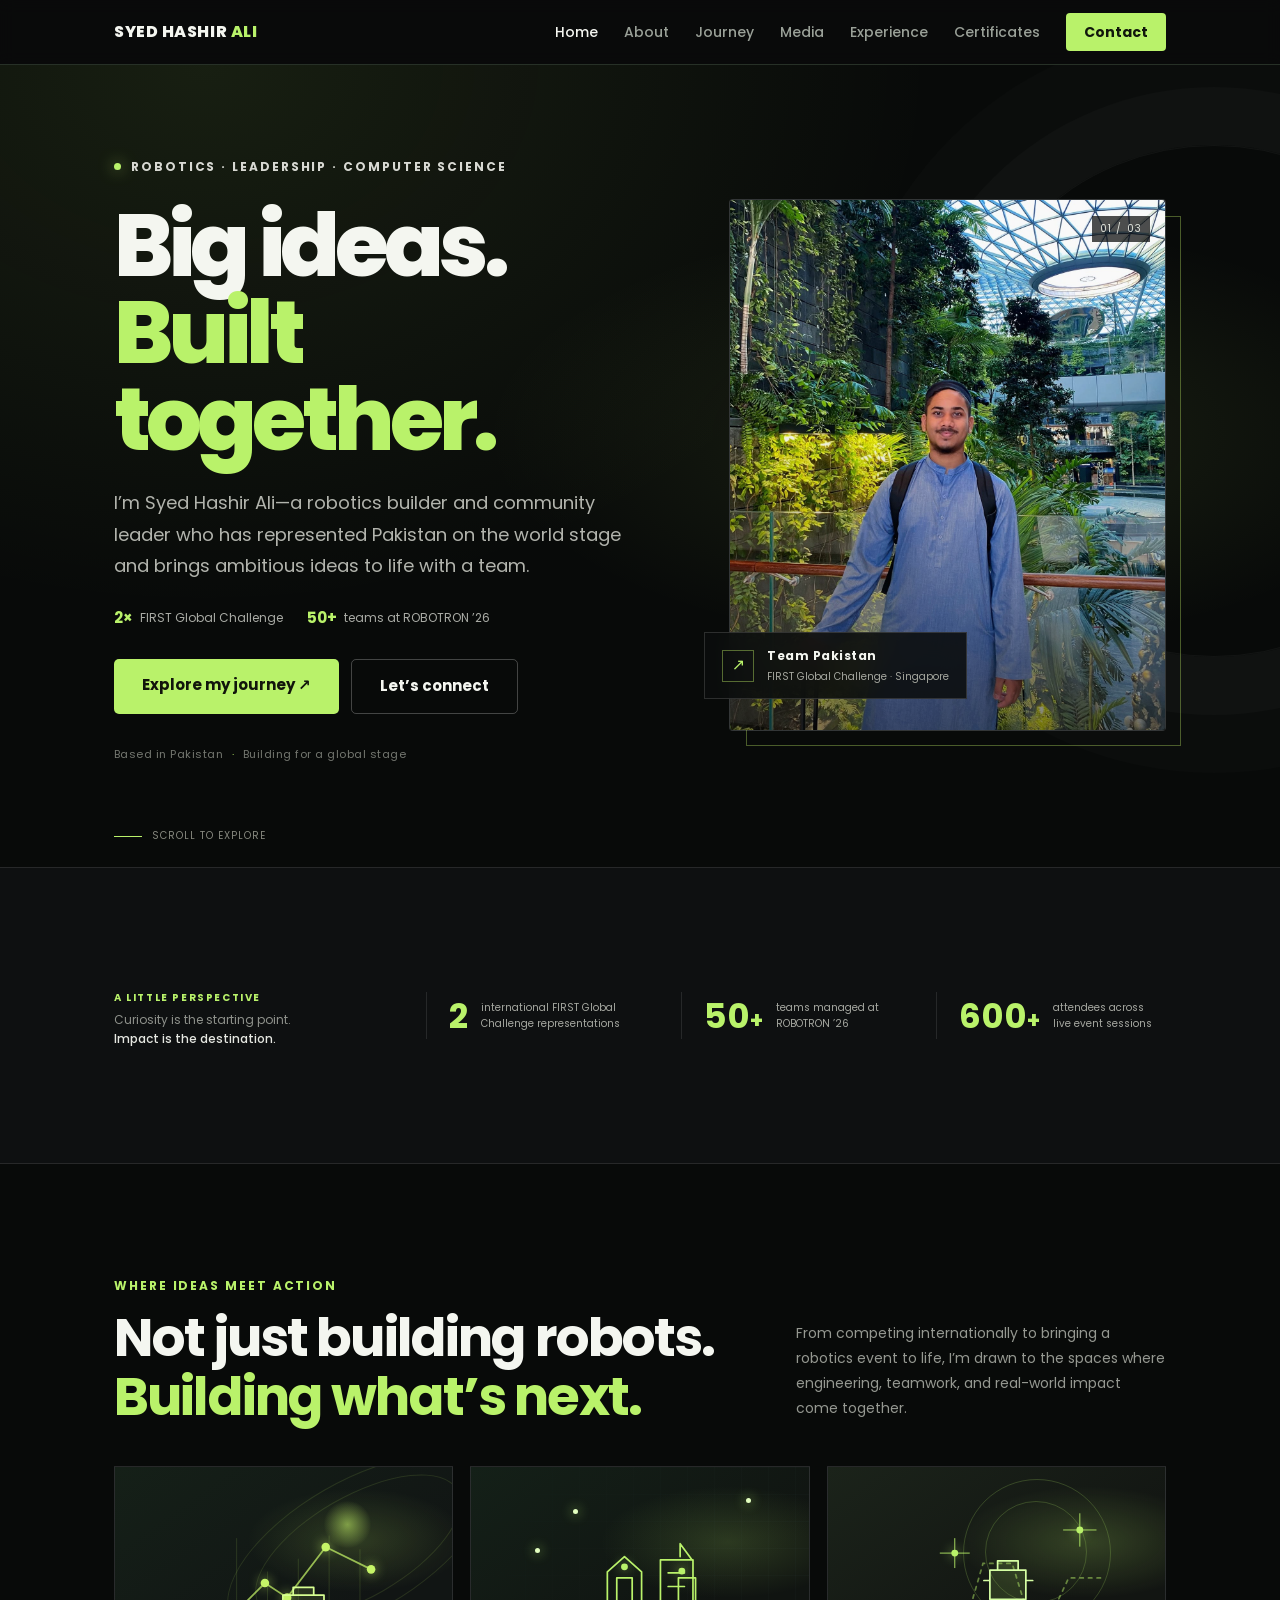
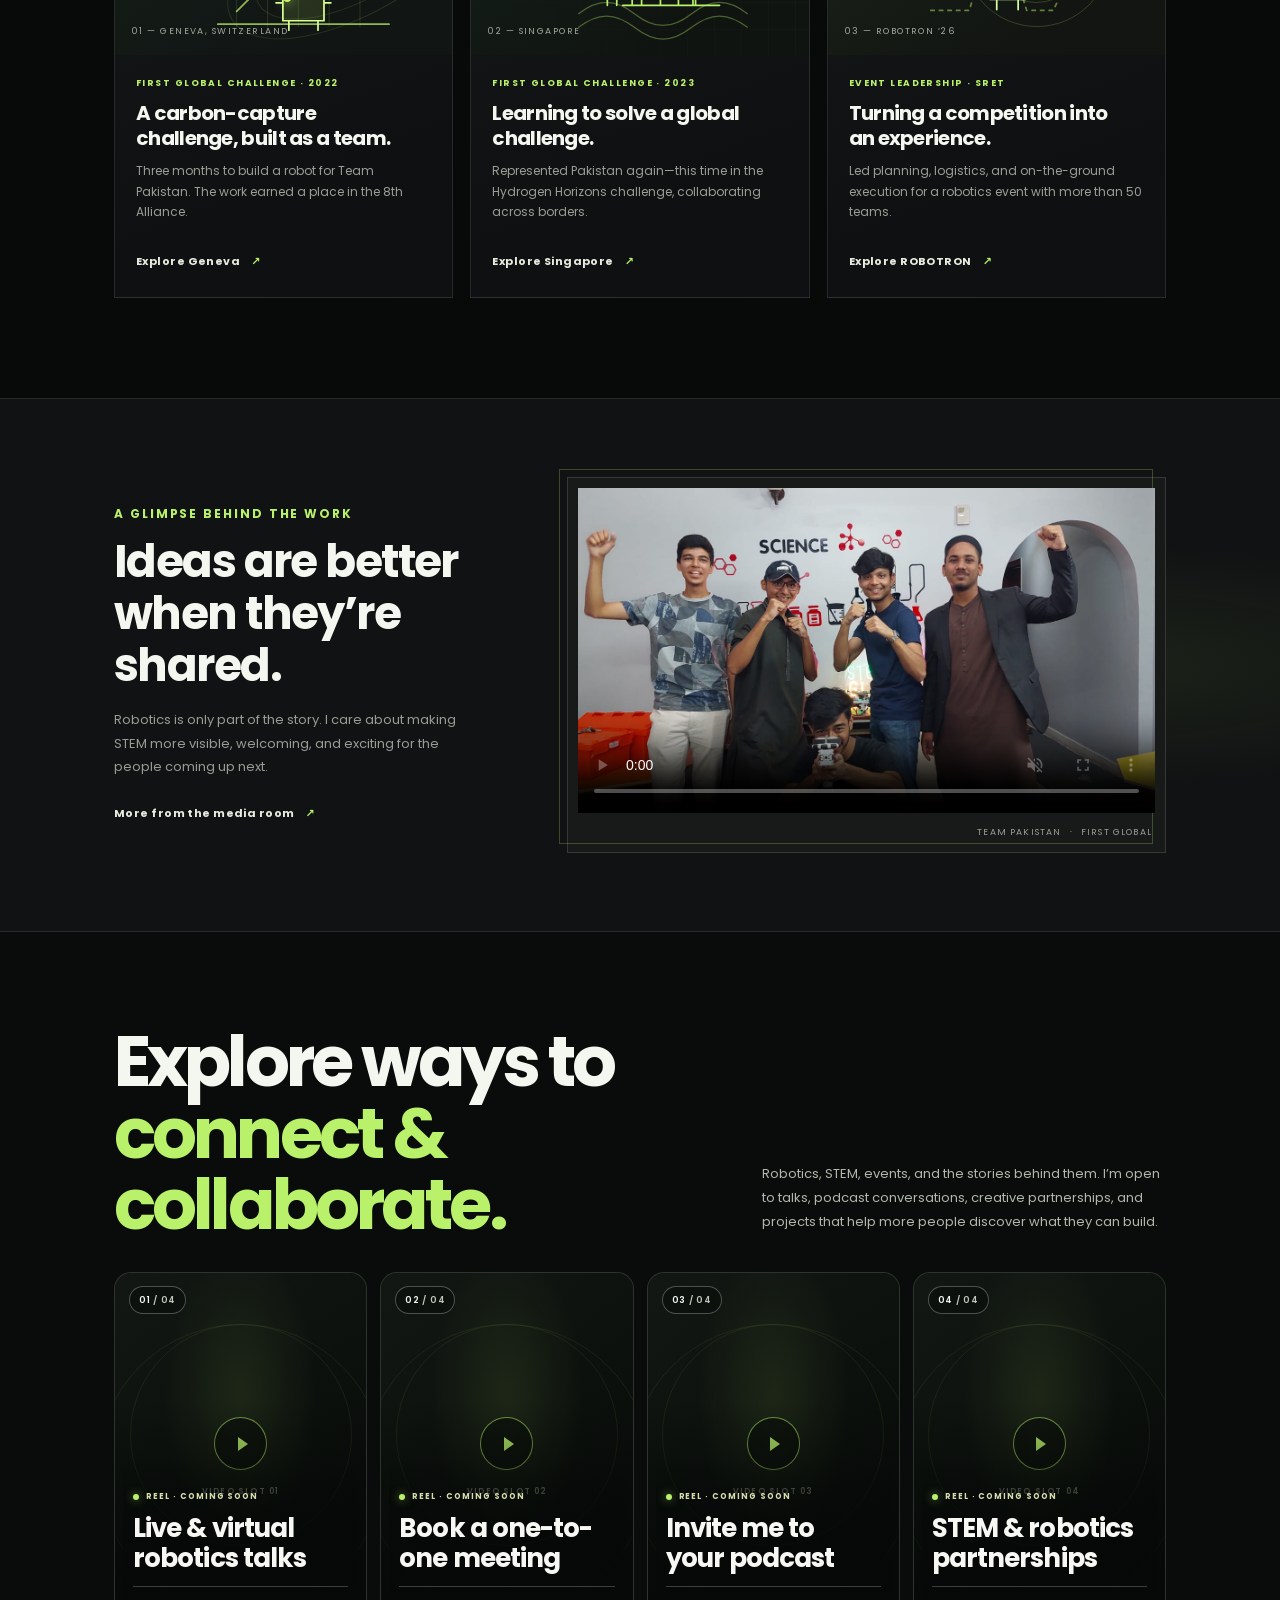
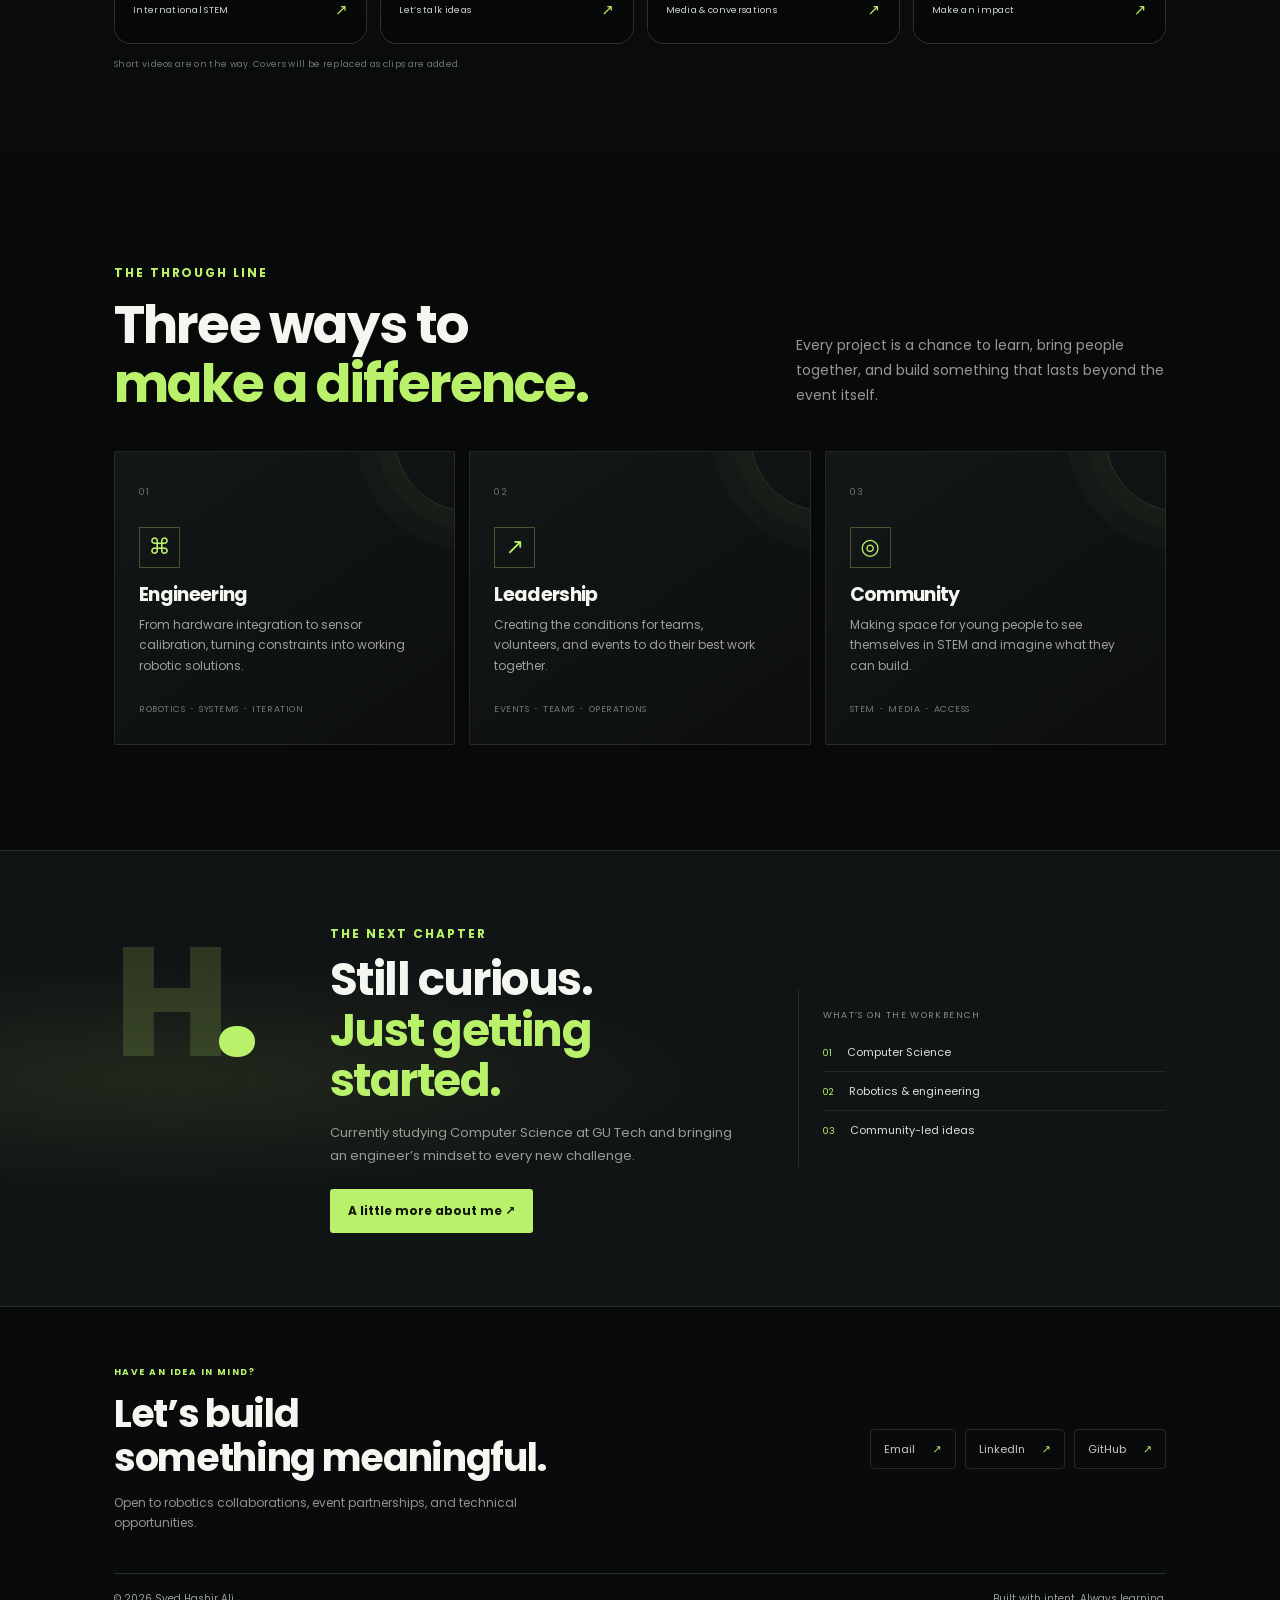
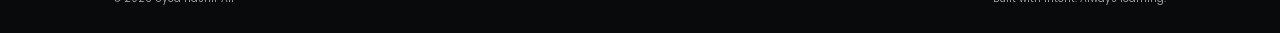
==== public/index.html @ 3af96822 "Fix asset paths and structure for Vercel" ====
<!DOCTYPE html>
<html lang="en">
<head>
<meta charset="UTF-8">
<meta name="viewport" content="width=device-width, initial-scale=1">
<title>Syed Hashir Ali — Robotics, Leadership & Computer Science</title>
<meta name="description" content="Meet Syed Hashir Ali: a Team Pakistan FIRST Global Challenge representative, robotics event leader, and computer science student at GU Tech.">
<meta name="theme-color" content="#0A0A0C">
<link rel="preconnect" href="https://fonts.googleapis.com">
<link rel="preconnect" href="https://fonts.gstatic.com" crossorigin>
<link href="https://fonts.googleapis.com/css2?family=Poppins:wght@400;500;600;700;800&display=swap" rel="stylesheet">
<link rel="stylesheet" href="style.css">
</head>
<body class="home-page">

<nav>
  <div class="wrap">
    <a class="logo" href="index.html">SYED HASHIR <span>ALI</span></a>
    <button class="nav-toggle" aria-label="Open navigation" aria-expanded="false">☰</button>
    <ul class="nav-links">
      <li><a href="index.html" class="active" aria-current="page">Home</a></li>
      <li><a href="about.html">About</a></li>
      <li><a href="journey.html">Journey</a></li>
      <li><a href="media.html">Media</a></li>
      <li><a href="experience.html">Experience</a></li>
      <li><a href="certifications.html">Certificates</a></li>
      <li><a href="contact.html" class="cta">Contact</a></li>
    </ul>
  </div>
</nav>

<main>
  <section class="home-hero">
    <div class="wrap home-hero__grid">
      <div class="home-hero__copy">
        <div class="eyebrow"><span class="status-dot"></span> Robotics · Leadership · Computer Science</div>
        <h1>Big ideas.<br><span>Built together.</span></h1>
        <p class="home-hero__intro">I’m Syed Hashir Ali—a robotics builder and community leader who has represented Pakistan on the world stage and brings ambitious ideas to life with a team.</p>
        <div class="home-hero__facts">
          <span><b>2×</b> FIRST Global Challenge</span>
          <span><b>50+</b> teams at ROBOTRON ’26</span>
        </div>
        <div class="btn-row">
          <a class="btn btn-primary" href="journey.html">Explore my journey <span aria-hidden="true">↗</span></a>
          <a class="btn btn-outline" href="contact.html">Let’s connect</a>
        </div>
        <div class="home-hero__location">Based in Pakistan <span aria-hidden="true">·</span> Building for a global stage</div>
      </div>
      <figure class="home-hero__portrait">
        <img src="assets/images/hashir-singapore.jpg" alt="Syed Hashir Ali in Singapore" fetchpriority="high">
        <figcaption class="portrait-note">
          <span class="portrait-note__mark" aria-hidden="true">↗</span>
          <span><strong>Team Pakistan</strong><small>FIRST Global Challenge · Singapore</small></span>
        </figcaption>
        <span class="portrait-index" aria-hidden="true">01 / 03</span>
      </figure>
    </div>
    <div class="hero-scroll" aria-hidden="true"><span></span> Scroll to explore</div>
  </section>

  <section class="home-proof" aria-label="Highlights">
    <div class="wrap home-proof__grid">
      <div class="home-proof__intro">
        <span class="eyebrow">A little perspective</span>
        <p>Curiosity is the starting point.<br><strong>Impact is the destination.</strong></p>
      </div>
      <div class="home-proof__stat"><b>2</b><span>international FIRST Global<br>Challenge representations</span></div>
      <div class="home-proof__stat"><b>50<span>+</span></b><span>teams managed at<br>ROBOTRON ’26</span></div>
      <div class="home-proof__stat"><b>600<span>+</span></b><span>attendees across<br>live event sessions</span></div>
    </div>
  </section>

  <section class="home-story">
    <div class="wrap">
      <div class="section-head home-section-head reveal">
        <div>
          <div class="eyebrow">Where ideas meet action</div>
          <h2>Not just building robots.<br><span>Building what’s next.</span></h2>
        </div>
        <p>From competing internationally to bringing a robotics event to life, I’m drawn to the spaces where engineering, teamwork, and real-world impact come together.</p>
      </div>

      <div class="home-story-grid">
        <a class="story-card story-card--geneva reveal" href="geneva.html">
          <div class="story-card__art art-geneva" aria-hidden="true">
            <span class="art-orbit art-orbit--one"></span>
            <span class="art-orbit art-orbit--two"></span>
            <span class="art-sun"></span>
            <svg viewBox="0 0 240 180" role="presentation">
              <path class="art-line" d="M20 145h200M42 130l33-33 26 17 45-59 53 26" />
              <path class="art-line art-line--thin" d="M42 148V45m36 103V84m36 64V69m36 79V42m36 106V58" />
              <circle class="art-node" cx="75" cy="97" r="5"/><circle class="art-node" cx="101" cy="114" r="5"/><circle class="art-node" cx="146" cy="55" r="5"/><circle class="art-node" cx="199" cy="81" r="5"/>
              <path class="art-robot" d="M96 111h48v30H96zM108 102h24v9h-24zm-5 39v11m34-11v11M88 120h8m48 0h8" />
            </svg>
            <span class="art-label">01 — Geneva, Switzerland</span>
          </div>
          <div class="story-card__copy">
            <div class="story-card__eyebrow">FIRST Global Challenge · 2022</div>
            <h3>A carbon-capture challenge, built as a team.</h3>
            <p>Three months to build a robot for Team Pakistan. The work earned a place in the 8th Alliance.</p>
            <span class="story-card__link">Explore Geneva <span aria-hidden="true">↗</span></span>
          </div>
        </a>

        <a class="story-card story-card--singapore reveal" href="singapore.html">
          <div class="story-card__art art-singapore" aria-hidden="true">
            <span class="art-grid"></span>
            <span class="art-spark art-spark--one"></span><span class="art-spark art-spark--two"></span><span class="art-spark art-spark--three"></span>
            <svg viewBox="0 0 240 180" role="presentation">
              <path class="art-wave" d="M24 133c23-18 43-18 66 0s43 18 66 0 43-18 66 0M24 149c23-18 43-18 66 0s43 18 66 0 43-18 66 0" />
              <path class="art-line" d="M58 123V84l20-18 20 18v39m-29 0V91h18v32m33 0V70h38v53m-29-38h19m-19 16h19m-5-35V51l14 19m-16 53V91h20v32m-85 0h113" />
              <circle class="art-node" cx="78" cy="78" r="4"/><circle class="art-node" cx="145" cy="83" r="4"/>
            </svg>
            <span class="art-label">02 — Singapore</span>
          </div>
          <div class="story-card__copy">
            <div class="story-card__eyebrow">FIRST Global Challenge · 2023</div>
            <h3>Learning to solve a global challenge.</h3>
            <p>Represented Pakistan again—this time in the Hydrogen Horizons challenge, collaborating across borders.</p>
            <span class="story-card__link">Explore Singapore <span aria-hidden="true">↗</span></span>
          </div>
        </a>

        <a class="story-card story-card--robotron reveal" href="robotron.html">
          <div class="story-card__art art-robotron" aria-hidden="true">
            <span class="art-ring art-ring--one"></span><span class="art-ring art-ring--two"></span>
            <svg viewBox="0 0 240 180" role="presentation">
              <path class="art-track" d="M20 129h45l16-55h34l17 55h31l18-38h39" />
              <path class="art-robot" d="M89 82h42v34H89zM98 71h24v11H98zm-1 45v12m25-12v12M82 94h7m42 0h8" />
              <path class="art-line art-line--thin" d="M31 62h34m-17-17v34m127-44h38m-19-19v38" />
              <circle class="art-node" cx="48" cy="62" r="4"/><circle class="art-node" cx="194" cy="35" r="4"/>
            </svg>
            <span class="art-label">03 — ROBOTRON ’26</span>
          </div>
          <div class="story-card__copy">
            <div class="story-card__eyebrow">Event leadership · SRET</div>
            <h3>Turning a competition into an experience.</h3>
            <p>Led planning, logistics, and on-the-ground execution for a robotics event with more than 50 teams.</p>
            <span class="story-card__link">Explore ROBOTRON <span aria-hidden="true">↗</span></span>
          </div>
        </a>
      </div>
    </div>
  </section>

  <section class="home-film">
    <div class="wrap home-film__grid reveal">
      <div class="home-film__copy">
        <div class="eyebrow">A glimpse behind the work</div>
        <h2>Ideas are better<br>when they’re shared.</h2>
        <p>Robotics is only part of the story. I care about making STEM more visible, welcoming, and exciting for the people coming up next.</p>
        <a class="text-link" href="media.html">More from the media room <span aria-hidden="true">↗</span></a>
      </div>
      <div class="home-film__frame">
        <video controls muted playsinline preload="metadata" poster="assets/images/teampakforsingapore.jpg" aria-label="FIRST Global Challenge short video featuring Team Pakistan">
          <source src="videos/reel-1.mp4" type="video/mp4">
          Your browser does not support HTML video.
        </video>
        <span class="home-film__caption">Team Pakistan <span>·</span> FIRST Global</span>
      </div>
    </div>
  </section>

  <section class="home-shorts">
    <div class="wrap">
      <div class="home-shorts__heading reveal">
        <h2>Explore ways to<br><span>connect & collaborate.</span></h2>
        <p>Robotics, STEM, events, and the stories behind them. I’m open to talks, podcast conversations, creative partnerships, and projects that help more people discover what they can build.</p>
      </div>
      <div class="home-shorts__grid reveal">
        <a class="home-short-card" href="geneva.html" data-short-video="videos/shorts/robotics-talks.mp4" aria-label="Explore live and virtual robotics talks">
          <span class="home-short-card__screen" aria-hidden="true"><span class="home-short-card__play"></span><span class="home-short-card__screen-label">VIDEO SLOT 01</span></span>
          <span class="home-short-card__number">01 <i>/ 04</i></span>
          <span class="home-short-card__content"><span class="home-short-card__type">REEL · COMING SOON</span><strong>Live & virtual<br>robotics talks</strong><span class="home-short-card__link">International STEM <i aria-hidden="true">↗</i></span></span>
        </a>
        <a class="home-short-card" href="contact.html" data-short-video="videos/shorts/one-to-one-meeting.mp4" aria-label="Book a one-to-one conversation">
          <span class="home-short-card__screen" aria-hidden="true"><span class="home-short-card__play"></span><span class="home-short-card__screen-label">VIDEO SLOT 02</span></span>
          <span class="home-short-card__number">02 <i>/ 04</i></span>
          <span class="home-short-card__content"><span class="home-short-card__type">REEL · COMING SOON</span><strong>Book a one-to-<br>one meeting</strong><span class="home-short-card__link">Let’s talk ideas <i aria-hidden="true">↗</i></span></span>
        </a>
        <a class="home-short-card" href="media.html" data-short-video="videos/shorts/podcast-guest.mp4" aria-label="Invite me to a podcast or media conversation">
          <span class="home-short-card__screen" aria-hidden="true"><span class="home-short-card__play"></span><span class="home-short-card__screen-label">VIDEO SLOT 03</span></span>
          <span class="home-short-card__number">03 <i>/ 04</i></span>
          <span class="home-short-card__content"><span class="home-short-card__type">REEL · COMING SOON</span><strong>Invite me to<br>your podcast</strong><span class="home-short-card__link">Media & conversations <i aria-hidden="true">↗</i></span></span>
        </a>
        <a class="home-short-card" href="contact.html" data-short-video="videos/shorts/stem-partnerships.mp4" aria-label="Explore STEM and robotics partnerships">
          <span class="home-short-card__screen" aria-hidden="true"><span class="home-short-card__play"></span><span class="home-short-card__screen-label">VIDEO SLOT 04</span></span>
          <span class="home-short-card__number">04 <i>/ 04</i></span>
          <span class="home-short-card__content"><span class="home-short-card__type">REEL · COMING SOON</span><strong>STEM & robotics<br>partnerships</strong><span class="home-short-card__link">Make an impact <i aria-hidden="true">↗</i></span></span>
        </a>
      </div>
      <p class="home-shorts__note">Short videos are on the way. Covers will be replaced as clips are added.</p>
    </div>
  </section>

  <section class="home-pillars">
    <div class="wrap">
      <div class="section-head home-section-head reveal">
        <div>
          <div class="eyebrow">The through line</div>
          <h2>Three ways to<br><span>make a difference.</span></h2>
        </div>
        <p>Every project is a chance to learn, bring people together, and build something that lasts beyond the event itself.</p>
      </div>
      <div class="pillars-row home-pillars__row reveal">
        <article class="pillar home-pillar">
          <span class="pillar-number">01</span>
          <span class="pillar-icon" aria-hidden="true">⌘</span>
          <h3>Engineering</h3>
          <p>From hardware integration to sensor calibration, turning constraints into working robotic solutions.</p>
          <span class="pillar-keywords">Robotics <i>·</i> Systems <i>·</i> Iteration</span>
        </article>
        <article class="pillar home-pillar">
          <span class="pillar-number">02</span>
          <span class="pillar-icon" aria-hidden="true">↗</span>
          <h3>Leadership</h3>
          <p>Creating the conditions for teams, volunteers, and events to do their best work together.</p>
          <span class="pillar-keywords">Events <i>·</i> Teams <i>·</i> Operations</span>
        </article>
        <article class="pillar home-pillar">
          <span class="pillar-number">03</span>
          <span class="pillar-icon" aria-hidden="true">◎</span>
          <h3>Community</h3>
          <p>Making space for young people to see themselves in STEM and imagine what they can build.</p>
          <span class="pillar-keywords">STEM <i>·</i> Media <i>·</i> Access</span>
        </article>
      </div>
    </div>
  </section>

  <section class="home-next">
    <div class="wrap home-next__grid reveal">
      <div class="home-next__mark" aria-hidden="true">H<span>.</span></div>
      <div class="home-next__copy">
        <div class="eyebrow">The next chapter</div>
        <h2>Still curious.<br><span>Just getting started.</span></h2>
        <p>Currently studying Computer Science at GU Tech and bringing an engineer’s mindset to every new challenge.</p>
        <a class="btn btn-primary" href="about.html#education">A little more about me <span aria-hidden="true">↗</span></a>
      </div>
      <div class="home-next__aside">
        <span class="home-next__aside-label">What’s on the workbench</span>
        <div><span>01</span> Computer Science</div>
        <div><span>02</span> Robotics & engineering</div>
        <div><span>03</span> Community-led ideas</div>
      </div>
    </div>
  </section>
</main>

<footer>
  <div class="wrap">
    <div class="foot-grid">
      <div>
        <div class="eyebrow">Have an idea in mind?</div>
        <h2>Let’s build<br>something meaningful.</h2>
        <p class="home-footer__copy">Open to robotics collaborations, event partnerships, and technical opportunities.</p>
      </div>
      <div class="foot-links">
        <a href="mailto:ahashir541@gmail.com">Email <span aria-hidden="true">↗</span></a>
        <a href="https://www.linkedin.com/in/syedhashiraly" target="_blank" rel="noopener noreferrer">LinkedIn <span aria-hidden="true">↗</span></a>
        <a href="https://github.com/ahashir541" target="_blank" rel="noopener noreferrer">GitHub <span aria-hidden="true">↗</span></a>
      </div>
    </div>
    <div class="copyright"><span>© 2026 Syed Hashir Ali</span><span>Built with intent. Always learning.</span></div>
  </div>
</footer>

<script src="main.js"></script>
</body>
</html>
---- public/style.css ----
/* ============================================
   Syed Hashir Ali — Personal Site
   Shared stylesheet, used by every page.
   ============================================ */
:root{
  --bg:#080A09; --bg2:#0E1210; --text:#F4F6F0; --muted:#9AA198;
  --accent:#B9F26A; --accent2:#B9F26A; --card:#131815; --border:#273027;
}
*{box-sizing:border-box; margin:0; padding:0;}
html{scroll-behavior:smooth;}
body{background:var(--bg); color:var(--text); font-family:'Poppins',system-ui,sans-serif; line-height:1.65; overflow-x:hidden;}
h1,h2,h3{font-family:'Poppins',system-ui,sans-serif; font-weight:700; line-height:1.12; letter-spacing:-0.035em;}
img{max-width:100%; display:block;}
a{color:inherit;}
.wrap{max-width:1100px; margin:0 auto; padding:0 24px;}
.eyebrow{font-size:12px; letter-spacing:.14em; text-transform:uppercase; color:var(--accent); font-weight:700; margin-bottom:12px;}
section{padding:88px 0;}
@media(max-width:640px){section{padding:56px 0;}}

/* NAV */
nav{position:sticky; top:0; z-index:50; background:rgba(10,10,12,.9); backdrop-filter:blur(8px); border-bottom:1px solid var(--border);}
nav .wrap{display:flex; justify-content:space-between; align-items:center; height:64px;}
.logo{font-family:'Poppins',sans-serif; font-size:16px; font-weight:800; letter-spacing:.035em; text-decoration:none;}
.logo span{color:var(--accent);}
.nav-links{display:flex; gap:26px; align-items:center; list-style:none;}
.nav-links a{text-decoration:none; font-size:14px; color:var(--muted); font-weight:500;}
.nav-links a:hover, .nav-links a.active{color:var(--text);}
.nav-links a.cta{background:var(--accent); color:#11170c; padding:9px 18px; border-radius:4px; font-weight:700;}
.nav-toggle{display:none; background:none; border:none; color:var(--text); font-size:22px; cursor:pointer;}
@media(max-width:760px){
  .nav-toggle{display:block;}
  .nav-links{position:fixed; top:64px; left:0; right:0; background:var(--bg); flex-direction:column; align-items:flex-start; padding:20px 24px; border-bottom:1px solid var(--border); display:none;}
  .nav-links.open{display:flex;}
}

/* HERO (two-column, large photo like tonyrobbins.com) */
.hero{padding:80px 0 90px; background:radial-gradient(ellipse at 20% 0%, rgba(185,242,106,.12), transparent 60%);}
.hero .wrap{display:grid; grid-template-columns:1.1fr .9fr; gap:50px; align-items:center;}
@media(max-width:860px){.hero .wrap{grid-template-columns:1fr; text-align:center;}}
.hero h1{font-size:clamp(34px,5.5vw,60px); margin-bottom:20px;}
.hero p{color:var(--muted); font-size:clamp(15px,2vw,18px); max-width:520px; margin-bottom:32px;}
@media(max-width:860px){.hero p{margin-left:auto; margin-right:auto;}}
.btn-row{display:flex; gap:14px; flex-wrap:wrap;}
@media(max-width:860px){.btn-row{justify-content:center;}}
.btn{padding:14px 28px; border-radius:4px; font-weight:700; text-decoration:none; font-size:15px; display:inline-block;}
.btn-primary{background:var(--accent); color:#11170c;}
.btn-outline{border:1px solid var(--border); color:var(--text);}

.hero-photo{position:relative; aspect-ratio:4/5; border-radius:10px; overflow:hidden; border:1px solid var(--border); background:var(--card);}
.hero-photo img{width:100%; height:100%; object-fit:cover;}
.hero-photo .placeholder{position:absolute; inset:0; display:flex; align-items:center; justify-content:center; text-align:center; padding:24px; color:var(--muted); font-size:13px; border:1px dashed var(--border); margin:8px; border-radius:6px;}

.reel-row{display:grid; grid-template-columns:repeat(3, minmax(0, 1fr)); gap:18px; margin:-12px auto 0; max-width:1100px; padding:0 24px 12px;}
.reel-card{display:block; background:var(--card); border:1px solid var(--border); border-radius:12px; overflow:hidden; text-decoration:none; transition:transform .2s ease, border-color .2s ease; box-shadow:0 20px 30px rgba(0,0,0,.08);}
.reel-card:hover{transform:translateY(-2px); border-color:rgba(185,242,106,.7);}
.reel-video{position:relative; aspect-ratio:9/16; overflow:hidden; background:#000; border-bottom:1px solid var(--border);}
.reel-video iframe, .reel-video video{position:absolute; inset:0; width:100%; height:100%; border:0; background:#000; display:block; object-fit:cover;}
.reel-video video{object-fit:cover;}
.reel-video--fallback{display:flex; align-items:center; justify-content:center; background:linear-gradient(135deg,rgba(185,242,106,.25),rgba(185,242,106,.08));}
.reel-fallback{display:flex; flex-direction:column; align-items:center; justify-content:center; gap:8px; text-align:center; padding:20px; color:var(--text);}
.reel-fallback strong{font-size:18px; letter-spacing:.04em; text-transform:uppercase;}
.reel-fallback span{font-size:12px; color:var(--muted); line-height:1.5;}
.reel-copy{padding:16px 18px 18px;}
.reel-tag{display:inline-block; font-size:11px; letter-spacing:.12em; text-transform:uppercase; color:var(--accent); font-weight:700; margin-bottom:8px;}
.reel-copy h3{font-size:18px; margin:0;}
@media(max-width:760px){.reel-row{grid-template-columns:1fr; padding:0 24px 8px;}}

/* STATS */
.stats{border-top:1px solid var(--border); border-bottom:1px solid var(--border);}
.stats .wrap{display:grid; grid-template-columns:repeat(4,1fr); gap:24px; padding:48px 24px;}
.stat b{font-family:'Poppins',sans-serif; font-weight:700; font-size:clamp(28px,4vw,46px); color:var(--accent); display:block;}
.stat span{color:var(--muted); font-size:13px;}
@media(max-width:640px){.stats .wrap{grid-template-columns:repeat(2,1fr);}}

/* PILLARS */
.pillars-row{display:flex; gap:20px; overflow-x:auto; padding-bottom:8px;}
.pillar{flex:0 0 260px; background:var(--card); border:1px solid var(--border); border-radius:6px; padding:28px;}
.pillar h3{font-size:20px; margin-bottom:10px;}
.pillar p{color:var(--muted); font-size:14px;}

/* CARDS GENERIC */
.card-row{display:flex; gap:20px; overflow-x:auto; padding-bottom:8px;}
.jcard{flex:0 0 320px; background:var(--card); border:1px solid var(--border); border-radius:6px; padding:26px;}
.jcard .photo{aspect-ratio:16/9; border-radius:6px; overflow:hidden; border:1px dashed var(--border); margin-bottom:16px; display:flex; align-items:center; justify-content:center; color:var(--muted); font-size:12px; background:var(--bg2);}
.jcard .photo img{width:100%; height:100%; object-fit:cover;}
.jcard h3{font-size:19px; margin-bottom:8px;}
.jcard p{color:var(--muted); font-size:14px; margin-bottom:12px;}
.tag-row{display:flex; flex-wrap:wrap; gap:6px;}
.tag{font-size:11px; border:1px solid var(--border); color:var(--muted); padding:4px 9px; border-radius:20px;}
.outcome{color:var(--accent); font-size:13px; font-weight:600;}

/* SECTION HEADS */
.section-head{margin-bottom:40px;}
.section-head h2{font-size:clamp(26px,4vw,38px);}
.page-hero{padding:64px 0 20px;}
.page-hero h1{font-size:clamp(32px,5vw,52px);}
.page-hero p{color:var(--muted); max-width:600px;}

/* LEADERSHIP / JUDGING LIST */
.list-item{border-left:2px solid var(--accent); padding:6px 0 6px 20px; margin-bottom:26px;}
.list-item h3{font-size:18px; margin-bottom:6px;}
.list-item .role{color:var(--accent); font-size:13px; font-weight:600; margin-bottom:8px;}
.list-item ul{color:var(--muted); font-size:14px; padding-left:18px;}
.list-item li{margin-bottom:4px;}

/* MEDIA */
.media-strip{display:flex; gap:14px; flex-wrap:wrap; margin-bottom:32px;}
.media-strip span{border:1px solid var(--border); padding:8px 16px; border-radius:20px; font-size:13px; color:var(--muted);}
.media-grid{display:grid; grid-template-columns:repeat(auto-fit,minmax(260px,1fr)); gap:20px;}
.mcard{background:var(--card); border:1px solid var(--border); border-radius:6px; padding:22px;}
.mcard .video-slot{aspect-ratio:16/9; border:1px dashed var(--border); border-radius:6px; margin-bottom:14px; display:flex; align-items:center; justify-content:center; color:var(--muted); font-size:12px; overflow:hidden; background:var(--bg2);}
.mcard .video-slot video, .mcard .video-slot img{width:100%; height:100%; object-fit:cover;}
.mcard .tag{border-color:var(--accent); color:var(--accent); margin-bottom:10px; display:inline-block;}
.mcard p{color:var(--muted); font-size:14px;}

/* TIMELINE */
.timeline-item{display:grid; grid-template-columns:160px 1fr; gap:20px; padding:22px 0; border-bottom:1px solid var(--border);}
.timeline-item:last-child{border-bottom:none;}
.timeline-item .when{color:var(--muted); font-size:13px;}
.timeline-item h3{font-size:18px; margin-bottom:8px;}
.timeline-item ul{color:var(--muted); font-size:14px; padding-left:18px;}
@media(max-width:640px){.timeline-item{grid-template-columns:1fr;}}

/* SKILLS */
.skills-grid{display:grid; grid-template-columns:repeat(auto-fit,minmax(220px,1fr)); gap:20px;}
.skill-cat h3{font-size:15px; color:var(--accent); margin-bottom:12px;}
.skill-cat ul{list-style:none; color:var(--muted); font-size:14px;}
.skill-cat li{padding:6px 0; border-bottom:1px solid var(--border);}

/* EDU / CERTS */
.two-col{display:grid; grid-template-columns:1fr 1fr; gap:50px;}
@media(max-width:800px){.two-col{grid-template-columns:1fr;}}
.edu-item{margin-bottom:22px;}
.edu-item h3{font-size:16px;}
.edu-item .when{color:var(--muted); font-size:13px; margin-bottom:4px;}
.cert-item{padding:12px 0; border-bottom:1px solid var(--border); font-size:14px;}
.cert-item .issuer{color:var(--muted); font-size:13px;}

/* GALLERY (for media/journey photo grids) */
.gallery-grid{display:grid; grid-template-columns:repeat(auto-fit,minmax(200px,1fr)); gap:16px;}
.gallery-slot{aspect-ratio:1/1; border:1px dashed var(--border); border-radius:6px; display:flex; align-items:center; justify-content:center; color:var(--muted); font-size:12px; text-align:center; padding:12px; background:var(--card); overflow:hidden;}
.gallery-slot img{width:100%; height:100%; object-fit:cover;}

/* EMPTY STATE */
.empty{border:1px dashed var(--border); border-radius:6px; padding:40px; text-align:center; color:var(--muted);}

/* CONTACT FORM */
.contact-form{display:grid; gap:16px; max-width:520px;}
.contact-form input, .contact-form textarea{background:var(--card); border:1px solid var(--border); color:var(--text); padding:14px; border-radius:4px; font-family:inherit; font-size:14px;}
.contact-form textarea{min-height:130px; resize:vertical;}
.contact-form button{width:fit-content;}

/* FOOTER */
footer{background:var(--bg2); border-top:1px solid var(--border); padding:64px 0 32px;}
.foot-grid{display:flex; justify-content:space-between; flex-wrap:wrap; gap:32px; margin-bottom:40px;}
footer h2{font-size:26px; margin-bottom:14px;}
.foot-links{display:flex; gap:18px; flex-wrap:wrap;}
.foot-links a{text-decoration:none; border:1px solid var(--border); padding:10px 18px; border-radius:4px; font-size:14px;}
.copyright{color:var(--muted); font-size:12px; border-top:1px solid var(--border); padding-top:24px;}

.reveal{opacity:0; transform:translateY(16px); transition:opacity .6s ease, transform .6s ease;}
.reveal.in{opacity:1; transform:none;}

/* SHARED PAGE RHYTHM */
.page-hero{padding:82px 0 38px; background:radial-gradient(ellipse at 82% 0%,rgba(185,242,106,.1),transparent 44%),var(--bg);}
.page-hero h1{max-width:900px; font-size:clamp(36px,6vw,64px); letter-spacing:-.045em; line-height:1.06;}
.page-hero p{margin-top:17px; font-size:clamp(14px,1.4vw,17px); line-height:1.85;}
section h2{letter-spacing:-.035em;}
.skill-cat h3{font-family:'Poppins',sans-serif;}
.edu-item h3,.timeline-item h3,.list-item h3,.jcard h3,.mcard h3{font-family:'Poppins',sans-serif;}
.tag,.outcome{letter-spacing:.015em;}
.nav-links a.cta:hover{background:#ceff8b;}
button:focus-visible,a:focus-visible,input:focus-visible,textarea:focus-visible{outline:2px solid var(--accent); outline-offset:3px;}

/* EXPERIENCE */
.experience-hero{padding-bottom:49px;}
.experience-hero h1{max-width:800px;}
.experience-overview{padding:0; border-top:1px solid var(--border); border-bottom:1px solid var(--border); background:var(--bg2);}
.experience-overview__grid{display:grid; grid-template-columns:repeat(4,1fr); padding-top:23px; padding-bottom:23px;}
.experience-overview__grid>div{display:flex; align-items:center; gap:13px; min-height:36px; padding-left:20px; border-left:1px solid var(--border); color:#c2c8bf; font-size:12px;}
.experience-overview__grid>div:first-child{padding-left:0; border-left:0;}
.experience-overview__grid strong{color:var(--accent); font-size:17px;}
.experience-layout{display:grid; grid-template-columns:.7fr 1.3fr; gap:clamp(42px,9vw,125px);}
.experience-side{position:sticky; top:100px; align-self:start;}
.experience-side h2{margin:7px 0 15px; font-size:clamp(27px,3.5vw,39px);}
.experience-side>p{max-width:350px; margin-bottom:20px; color:var(--muted); font-size:13px; line-height:1.85;}
.experience-side .text-link{color:var(--accent); text-decoration:none;}
.experience-timeline{border-top:1px solid var(--border);}
.experience-entry{display:grid; grid-template-columns:126px 1fr; gap:18px; padding:25px 0 26px; border-bottom:1px solid var(--border);}
.experience-entry__date{padding-top:3px; color:var(--accent); font-size:11px; font-weight:600; line-height:1.6;}
.experience-entry__type{color:#8d968d; font-size:10px; letter-spacing:.1em; text-transform:uppercase;}
.experience-entry h3{margin:7px 0 9px; font-size:18px; line-height:1.4;}
.experience-entry ul{padding-left:17px; color:var(--muted); font-size:12px; line-height:1.8;}
.experience-entry li{margin:4px 0;}
.experience-skills{border-top:1px solid var(--border); background:var(--bg2);}
.experience-cert-link{margin-top:27px; font-size:13px;}
.experience-cert-link span{margin-left:5px; color:var(--accent);}

/* CERTIFICATES */
.certificate-section{padding-top:24px;}
.certificate-notice{display:flex; gap:14px; align-items:flex-start; margin:0 0 57px; padding:18px 20px; border:1px solid rgba(185,242,106,.24); background:rgba(185,242,106,.045);}
.certificate-notice__icon{display:grid; flex:none; place-items:center; width:23px; height:23px; border:1px solid rgba(185,242,106,.55); border-radius:50%; color:var(--accent); font-size:13px; font-style:normal;}
.certificate-notice p{color:#b9c0b5; font-size:12px; line-height:1.8;}
.certificate-heading{margin-top:62px;}
.certificate-grid{display:grid; grid-template-columns:repeat(2,minmax(0,1fr)); gap:13px;}
.certificate-grid--three{grid-template-columns:repeat(3,minmax(0,1fr));}
.certificate-card{position:relative; display:flex; flex-direction:column; min-height:230px; padding:21px; overflow:hidden; border:1px solid var(--border); background:linear-gradient(145deg,#151b16,#0b0f0c);}
.certificate-grid--scan{grid-template-columns:repeat(2,minmax(0,1fr)); align-items:stretch;}
.certificate-card--scan{min-height:0; padding:0;}
.certificate-scan{display:grid; place-items:center; width:100%; aspect-ratio:1.5; padding:12px; background:#f2f3ef;}
.certificate-scan img{width:100%; height:100%; object-fit:contain;}
.certificate-scan:hover img{transform:scale(1.025);}
.certificate-card--scan .certificate-card__body{padding:17px 19px 20px;}
.certificate-card:after{position:absolute; right:-38px; bottom:-82px; width:155px; height:155px; border:1px solid rgba(185,242,106,.1); border-radius:50%; box-shadow:0 0 0 17px rgba(185,242,106,.025); content:"";}
.certificate-card__index{color:#828a7e; font-size:9px; font-weight:600; letter-spacing:.12em;}
.certificate-card__mark{display:grid; place-items:center; width:39px; height:39px; margin:22px 0 15px; border:1px solid rgba(185,242,106,.3); color:var(--accent); font-size:14px; font-weight:700;}
.certificate-card__body{position:relative; z-index:1; margin-top:auto;}
.certificate-card__issuer{color:var(--accent); font-size:9px; font-weight:600; letter-spacing:.09em; text-transform:uppercase;}
.certificate-card h3{margin:6px 0 5px; font-size:15px; line-height:1.5;}
.certificate-card p{color:var(--muted); font-size:10px; line-height:1.7;}
.certificate-footer{display:flex; justify-content:space-between; align-items:center; gap:20px; margin-top:50px; padding:22px 0; border-top:1px solid var(--border);}
.certificate-footer p{color:var(--muted); font-size:13px;}
.certificate-footer .btn{font-size:12px;}

/* COMPETITION STORIES */
.event-feature{display:grid; grid-template-columns:1.18fr .82fr; align-items:stretch; overflow:hidden; border:1px solid var(--border); background:var(--bg2);}
.event-feature__photo{position:relative; min-height:350px; overflow:hidden; background:#121714;}
.event-feature__photo img{position:absolute; inset:0; width:100%; height:100%; object-fit:cover;}
.event-feature__photo:after{position:absolute; inset:45% 0 0; background:linear-gradient(transparent,rgba(5,8,6,.65)); content:"";}
.event-feature__photo figcaption{position:absolute; z-index:1; bottom:15px; left:17px; color:#edf1e8; font-size:10px; letter-spacing:.09em; text-transform:uppercase;}
.event-feature__note{display:flex; flex-direction:column; align-items:flex-start; justify-content:center; padding:clamp(24px,4vw,47px);}
.event-feature__note h2{margin:0 0 13px; font-size:clamp(25px,3.2vw,37px); line-height:1.2;}
.event-feature__note p{color:var(--muted); font-size:12px; line-height:1.85;}
.event-feature__stamp{margin-top:26px; color:#f1f4ea; font-size:10px; font-weight:600; letter-spacing:.14em;}
.event-feature__stamp i{padding:0 5px; color:var(--accent); font-style:normal;}
.event-gallery .gallery-slot{position:relative; border:1px solid var(--border); border-radius:0;}
.event-gallery .gallery-slot img{position:absolute; inset:0;}
.event-gallery .gallery-slot figcaption{position:absolute; z-index:1; right:0; bottom:0; left:0; padding:24px 12px 10px; background:linear-gradient(transparent,rgba(5,8,6,.75)); color:#edf1e8; font-size:10px; text-align:left;}
.photo--event{position:relative; flex-direction:column; align-items:flex-start!important; justify-content:center!important; padding:23px!important; border:1px solid rgba(185,242,106,.14)!important; background:radial-gradient(circle at 77% 28%,rgba(185,242,106,.16),transparent 36%),linear-gradient(140deg,#172018,#0d100e)!important;}
.photo--event span,.photo--event small{position:relative; z-index:1; color:#b4beb0; font-size:9px; letter-spacing:.14em; text-transform:uppercase;}
.photo--event b{position:relative; z-index:1; color:var(--accent); font-size:48px; line-height:1.05;}
.photo--event small{color:#8d968d; letter-spacing:.05em; text-transform:none;}
.event-feature--graphic{grid-template-columns:1fr 1fr;}
.robotron-event-art{position:relative; display:flex; flex-direction:column; justify-content:center; min-height:350px; padding:35px; overflow:hidden; background:radial-gradient(ellipse at 65% 47%,rgba(185,242,106,.12),transparent 38%),linear-gradient(145deg,#172018,#0d100e);}
.robotron-event-art__orbit{position:absolute; top:50%; left:50%; width:255px; height:255px; border:1px solid rgba(185,242,106,.17); border-radius:50%; transform:translate(-50%,-50%); box-shadow:0 0 0 31px rgba(185,242,106,.025),0 0 0 68px rgba(185,242,106,.02);}
.robotron-event-art__number{position:relative; z-index:1; color:var(--accent); font-size:clamp(76px,12vw,135px); font-weight:700; letter-spacing:-.08em; line-height:.95;}
.robotron-event-art__number span{font-size:.55em;}
.robotron-event-art__caption{position:relative; z-index:1; margin-top:18px; color:#d5ddd1; font-size:9px; letter-spacing:.15em;}
.robotron-event-art__line{position:absolute; right:-20px; bottom:60px; left:30px; height:1px; background:linear-gradient(90deg,transparent,rgba(185,242,106,.7),transparent);}

/* MEDIA */
.media-highlight{padding:35px 0; border-block:1px solid var(--border); background:var(--bg2);}
.media-highlight__grid{display:flex; align-items:center; justify-content:space-between; gap:35px;}
.media-highlight__intro .eyebrow{margin-bottom:7px;}
.media-highlight__intro h2{font-size:clamp(22px,3vw,31px); line-height:1.35;}
.media-highlight__intro h2 span{color:var(--accent);}
.media-highlight__outlets{display:flex; flex-wrap:wrap; gap:8px;}
.media-highlight__outlets span{padding:7px 11px; border:1px solid var(--border); color:#bac0b6; font-size:10px;}
.media-asset-note{padding-top:13px; color:#8f978d; font-size:10px; line-height:1.7;}
.media-content{padding-top:76px;}
.media-showcase{display:grid; grid-template-columns:repeat(2,minmax(0,1fr)); gap:16px;}
.media-feature{overflow:hidden; border:1px solid var(--border); background:var(--card);}
.media-feature--video{grid-column:1/-1; display:grid; grid-template-columns:1.2fr .8fr;}
.media-feature__visual{position:relative; aspect-ratio:16/9; overflow:hidden; background:#0a0e0b;}
.media-feature__visual img,.media-feature__visual video{position:absolute; inset:0; width:100%; height:100%; object-fit:cover;}
.media-feature__visual--podcast img{object-position:center;}
.media-feature__stamp{position:absolute; right:11px; bottom:11px; z-index:1; padding:5px 8px; background:rgba(5,8,6,.78); color:#f1f4eb; font-size:9px; letter-spacing:.1em;}
.media-feature__stamp i{color:var(--accent); font-style:normal;}
.media-feature__copy{padding:20px 21px 22px;}
.media-feature__tag{color:var(--accent); font-size:9px; font-weight:600; letter-spacing:.1em; text-transform:uppercase;}
.media-feature__copy h3{margin:8px 0; font-size:17px;}
.media-feature__copy p{color:var(--muted); font-size:11px; line-height:1.8;}
.media-feature--video .media-feature__copy{display:flex; flex-direction:column; justify-content:center; padding:clamp(22px,4vw,45px);}
.media-feature--video .media-feature__copy h3{font-size:clamp(19px,2.4vw,27px);}
.podcast-note{display:grid; grid-template-columns:190px 1fr; align-items:center; gap:25px; margin-top:34px; padding:17px; border:1px solid var(--border); background:var(--bg2);}
.podcast-note img{width:100%; max-height:120px; object-fit:cover; object-position:center 35%;}
.podcast-note .eyebrow{margin-bottom:6px;}
.podcast-note p{color:#b4bbb0; font-size:12px; line-height:1.8;}
.media-coverage{display:flex; flex-wrap:wrap; align-items:baseline; gap:14px 30px; margin-top:37px; padding-top:22px; border-top:1px solid var(--border);}
.media-coverage .eyebrow{margin-bottom:0; white-space:nowrap;}
.media-coverage p{flex:1; min-width:260px; color:var(--muted); font-size:11px; line-height:1.8;}

/* HOMEPAGE */
.home-page{--home-ink:#080A09; --home-panel:#101512; --home-line:rgba(255,255,255,.1); --home-green:#B9F26A;}
.home-page .eyebrow{letter-spacing:.16em;}
.home-page .home-hero{min-height:670px; padding:78px 0 80px; position:relative; overflow:hidden; background:radial-gradient(ellipse at 75% 46%,rgba(197,244,103,.095),transparent 35%),radial-gradient(ellipse at 16% 0%,rgba(185,242,106,.09),transparent 48%),var(--home-ink);}
.home-page .home-hero:after{content:""; position:absolute; width:510px; height:510px; border:1px solid rgba(255,255,255,.045); border-radius:50%; right:-190px; top:80px; box-shadow:0 0 0 58px rgba(255,255,255,.018),0 0 0 116px rgba(255,255,255,.013); pointer-events:none;}
.home-hero__grid{position:relative; z-index:1; display:grid; grid-template-columns:1fr .83fr; gap:clamp(38px,7vw,98px); align-items:center;}
.home-hero__copy{padding:14px 0 24px;}
.home-page .home-hero .eyebrow{display:flex; align-items:center; gap:10px; margin-bottom:25px; color:#d8d9d3;}
.status-dot{width:7px; height:7px; flex:none; border-radius:50%; background:var(--home-green); box-shadow:0 0 15px rgba(197,244,103,.7);}
.home-hero h1{font-size:clamp(46px,7.3vw,88px); line-height:.99; letter-spacing:-.055em; font-weight:800; margin-bottom:24px;}
.home-hero h1 span,.home-section-head h2 span,.home-next h2 span{color:var(--home-green);}
.home-hero__intro{max-width:530px; margin:0 0 24px; color:#b2b4ad; font-size:clamp(15px,1.5vw,18px); line-height:1.75;}
.home-hero__facts{display:flex; flex-wrap:wrap; gap:11px 24px; margin-bottom:29px; color:#a8aaa4; font-size:12px;}
.home-hero__facts span{display:flex; align-items:center; gap:7px;}
.home-hero__facts b{color:var(--home-green); font-size:15px;}
.home-page .home-hero .btn-row{gap:12px;}
.home-page .home-hero .btn{border-radius:5px; transition:transform .2s ease,background .2s ease,border-color .2s ease;}
.home-page .home-hero .btn:hover,.home-page .home-next .btn:hover{transform:translateY(-2px);}
.home-page .home-hero .btn-primary,.home-page .home-next .btn-primary{background:var(--home-green); color:#11150b;}
.home-page .home-hero .btn-primary:hover,.home-page .home-next .btn-primary:hover{background:#d3ff82;}
.home-page .home-hero .btn-outline{border-color:rgba(255,255,255,.24);}
.home-page .home-hero .btn-outline:hover{border-color:var(--home-green);}
.home-hero__location{margin-top:31px; color:#73766f; font-size:11px; letter-spacing:.045em;}
.home-hero__location span{padding:0 5px; color:var(--home-green);}
.home-hero__portrait{position:relative; width:100%; max-width:475px; aspect-ratio:.82; justify-self:end; border:1px solid rgba(255,255,255,.12); border-radius:4px; background:#171a1b; isolation:isolate;}
.home-hero__portrait:before{content:""; position:absolute; z-index:-1; inset:16px -16px -16px 16px; border:1px solid rgba(197,244,103,.35);}
.home-hero__portrait:after{content:""; position:absolute; z-index:1; inset:40% 0 0; background:linear-gradient(180deg,transparent,rgba(5,8,8,.5)); pointer-events:none;}
.home-hero__portrait img{width:100%; height:100%; object-fit:cover; object-position:center 54%; border-radius:3px;}
.portrait-note{position:absolute; z-index:2; left:-26px; bottom:31px; display:flex; align-items:center; gap:13px; max-width:calc(100% - 20px); padding:13px 17px; border:1px solid rgba(255,255,255,.14); background:rgba(11,13,13,.88); backdrop-filter:blur(12px);}
.portrait-note__mark{display:grid; place-items:center; width:32px; height:32px; border:1px solid rgba(197,244,103,.4); color:var(--home-green);}
.portrait-note strong,.portrait-note small{display:block;}
.portrait-note strong{font-size:12px; letter-spacing:.04em;}
.portrait-note small{margin-top:3px; color:#a5a79f; font-size:10px;}
.portrait-index{position:absolute; z-index:2; right:15px; top:16px; padding:5px 8px; background:rgba(10,12,12,.72); color:#e1e4dc; font-size:10px; letter-spacing:.12em;}
.hero-scroll{position:absolute; left:max(24px,calc((100vw - 1100px)/2 + 24px)); bottom:23px; display:flex; align-items:center; gap:10px; color:#85877e; font-size:10px; letter-spacing:.1em; text-transform:uppercase;}
.hero-scroll span{height:1px; width:28px; background:var(--home-green);}

.home-proof{position:relative; z-index:2; border-top:1px solid var(--home-line); border-bottom:1px solid var(--home-line); background:#0e1011;}
.home-proof__grid{display:grid; grid-template-columns:1.25fr repeat(3,1fr); gap:25px; align-items:center; padding-top:27px; padding-bottom:27px;}
.home-proof__intro .eyebrow{margin:0 0 5px; color:var(--home-green); font-size:10px;}
.home-proof__intro p{color:#8e918b; font-size:12px; line-height:1.6;}
.home-proof__intro strong{color:#e5e7e1; font-weight:500;}
.home-proof__stat{display:flex; align-items:center; gap:13px; min-height:47px; padding-left:22px; border-left:1px solid var(--home-line);}
.home-proof__stat>b{color:var(--home-green); font-family:'Poppins',sans-serif; font-weight:700; font-size:34px; line-height:1;}
.home-proof__stat>b span{font-size:.65em;}
.home-proof__stat>span{color:#a5a7a0; font-size:10px; line-height:1.55;}

.home-page .home-story,.home-page .home-pillars{background:var(--home-ink);}
.home-page .home-story{padding-top:112px; padding-bottom:100px;}
.home-section-head{display:flex; justify-content:space-between; align-items:end; gap:35px;}
.home-page .home-section-head{margin-bottom:39px;}
.home-page .home-section-head h2{font-size:clamp(31px,4.8vw,53px); line-height:1.12; letter-spacing:-.035em;}
.home-section-head>p{max-width:370px; margin:0 0 5px; color:#959891; font-size:14px; line-height:1.8;}
.home-story-grid{display:grid; grid-template-columns:repeat(3,minmax(0,1fr)); gap:17px;}
.story-card{min-width:0; overflow:hidden; border:1px solid rgba(255,255,255,.1); background:linear-gradient(160deg,#151819,#0e1011 70%); color:inherit; text-decoration:none; transition:transform .25s ease,border-color .25s ease,box-shadow .25s ease;}
.story-card:hover{transform:translateY(-5px); border-color:rgba(197,244,103,.42); box-shadow:0 18px 45px rgba(0,0,0,.26);}
.story-card__art{position:relative; height:188px; overflow:hidden; background:#151b17;}
.story-card__art svg{position:absolute; width:min(72%,245px); height:82%; right:8%; bottom:0; overflow:visible;}
.art-geneva{background:radial-gradient(ellipse at 72% 39%,rgba(197,244,103,.16),transparent 32%),linear-gradient(145deg,#152018,#111514 73%);}
.art-singapore{background:radial-gradient(ellipse at 76% 40%,rgba(185,242,106,.16),transparent 35%),linear-gradient(145deg,#142018,#101411 72%);}
.art-robotron{background:radial-gradient(ellipse at 77% 40%,rgba(185,242,106,.2),transparent 35%),linear-gradient(145deg,#1b231a,#121512 72%);}
.art-line{fill:none; stroke:rgba(197,244,103,.72); stroke-width:2; stroke-linecap:round; stroke-linejoin:round;}
.art-line--thin{stroke:rgba(197,244,103,.16); stroke-width:1;}
.art-node{fill:#c5f467; filter:drop-shadow(0 0 7px rgba(197,244,103,.8));}
.art-robot{fill:rgba(197,244,103,.12); stroke:#d7ff92; stroke-width:2; stroke-linecap:round; stroke-linejoin:round;}
.art-orbit{position:absolute; border:1px solid rgba(197,244,103,.12); border-radius:50%; transform:rotate(-30deg);}
.art-orbit--one{width:230px; height:102px; top:29px; right:-21px;}
.art-orbit--two{width:290px; height:132px; top:14px; right:-50px;}
.art-sun{position:absolute; top:34px; right:24%; width:47px; height:47px; border-radius:50%; background:radial-gradient(circle,rgba(197,244,103,.56),rgba(197,244,103,.015) 70%);}
.art-label{position:absolute; left:17px; bottom:16px; z-index:1; color:rgba(231,238,223,.67); font-size:9px; letter-spacing:.16em; text-transform:uppercase;}
.art-grid{position:absolute; inset:0; opacity:.28; background-image:linear-gradient(rgba(160,221,234,.08) 1px,transparent 1px),linear-gradient(90deg,rgba(160,221,234,.08) 1px,transparent 1px); background-size:27px 27px; mask-image:linear-gradient(110deg,transparent,#000);}
.art-singapore .art-line{stroke:#b9f26a;}
.art-singapore .art-node{fill:#b9f26a; filter:drop-shadow(0 0 7px rgba(185,242,106,.8));}
.art-wave{fill:none; stroke:rgba(185,242,106,.35); stroke-width:1.5;}
.art-spark{position:absolute; width:5px; height:5px; border-radius:50%; background:#e3ffc0; box-shadow:0 0 12px #b9f26a;}
.art-spark--one{top:42px; left:30%;}.art-spark--two{top:81px; left:19%;}.art-spark--three{top:31px; right:17%;}
.art-robotron .art-line{stroke:#b9f26a;}
.art-robotron .art-node{fill:#b9f26a; filter:drop-shadow(0 0 7px rgba(185,242,106,.8));}
.art-robotron .art-robot{fill:rgba(185,242,106,.14); stroke:#d6ffa4;}
.art-track{fill:none; stroke:rgba(185,242,106,.48); stroke-width:2; stroke-linecap:round; stroke-dasharray:4 6;}
.art-ring{position:absolute; border:1px solid rgba(185,242,106,.2); border-radius:50%;}
.art-ring--one{width:102px; height:102px; top:34px; right:23%;}
.art-ring--two{width:148px; height:148px; top:12px; right:16%;}
.story-card__copy{padding:21px 21px 23px;}
.story-card__eyebrow{margin-bottom:11px; color:var(--home-green); font-size:9px; font-weight:700; letter-spacing:.16em; text-transform:uppercase;}
.story-card__copy h3{max-width:270px; margin-bottom:10px; font-size:20px; line-height:1.25;}
.story-card__copy p{min-height:68px; margin-bottom:18px; color:#9b9e97; font-size:12px; line-height:1.7;}
.story-card__link,.text-link{display:inline-flex; align-items:center; gap:11px; color:#e7ebdf; font-size:11px; font-weight:700; letter-spacing:.04em;}
.story-card__link span,.text-link span{color:var(--home-green); transition:transform .2s ease;}
.story-card:hover .story-card__link span,.text-link:hover span{transform:translate(3px,-2px);}

.home-film{position:relative; overflow:hidden; padding:78px 0; border-top:1px solid var(--home-line); border-bottom:1px solid var(--home-line); background:radial-gradient(ellipse at 83% 50%,rgba(197,244,103,.075),transparent 33%),#101213;}
.home-film__grid{display:grid; grid-template-columns:.78fr 1.22fr; gap:70px; align-items:center;}
.home-film__copy h2{margin-bottom:17px; font-size:clamp(31px,4vw,45px); line-height:1.15;}
.home-film__copy p{max-width:370px; margin-bottom:21px; color:#999c95; font-size:13px; line-height:1.8;}
.home-film__copy .eyebrow{color:var(--home-green);}
.home-film__frame{position:relative; padding:10px 10px 40px; border:1px solid rgba(255,255,255,.13); background:#171a19;}
.home-film__frame:before{content:""; position:absolute; z-index:0; inset:-9px 12px 8px -9px; border:1px solid rgba(197,244,103,.24);}
.home-film__frame video{position:relative; z-index:1; display:block; width:100%; max-height:360px; aspect-ratio:16/9; background:#080909; object-fit:cover;}
.home-film__caption{position:absolute; z-index:1; right:13px; bottom:13px; color:#999d94; font-size:9px; letter-spacing:.13em; text-transform:uppercase;}
.home-film__caption span{padding:0 5px; color:var(--home-green);}
.home-film .text-link{position:relative; z-index:1; text-decoration:none;}
.home-film .text-link:hover{color:var(--home-green);}

.home-shorts{padding:94px 0 86px; overflow:hidden; background:#090c0a;}
.home-shorts__heading{display:grid; grid-template-columns:1.15fr .85fr; gap:clamp(30px,8vw,110px); align-items:end; margin-bottom:31px;}
.home-shorts__heading h2{font-size:clamp(36px,5.8vw,70px); line-height:1.02; letter-spacing:-.055em;}
.home-shorts__heading h2 span{color:var(--home-green);}
.home-shorts__heading p{max-width:430px; margin:0 0 6px; color:#b1b7ad; font-size:13px; line-height:1.85;}
.home-shorts__grid{display:grid; grid-template-columns:repeat(4,minmax(0,1fr)); gap:13px;}
.home-short-card{position:relative; display:block; aspect-ratio:.68; min-height:300px; max-height:590px; overflow:hidden; border:1px solid rgba(255,255,255,.11); border-radius:17px; background:#151a16; color:#f7f8f3; text-decoration:none; isolation:isolate;}
.home-short-card:before{position:absolute; z-index:1; inset:0; background:linear-gradient(180deg,rgba(5,8,6,.2) 0%,rgba(5,8,6,.12) 35%,rgba(5,8,6,.5) 62%,rgba(5,8,6,.95) 100%); content:""; transition:background .25s ease;}
.home-short-card__screen{position:absolute; z-index:0; inset:0; display:flex; flex-direction:column; align-items:center; justify-content:center; gap:15px; overflow:hidden; background:radial-gradient(ellipse at 50% 33%,rgba(185,242,106,.105),transparent 43%),linear-gradient(150deg,#151b16,#080b09 77%);}
.home-short-card__screen:before,.home-short-card__screen:after{position:absolute; width:220px; height:220px; border:1px solid rgba(185,242,106,.085); border-radius:50%; content:""; pointer-events:none;}
.home-short-card__screen:before{top:14%; left:50%; transform:translateX(-50%);}
.home-short-card__screen:after{top:14%; left:50%; width:285px; height:285px; transform:translateX(-50%);}
.home-short-card__play{position:relative; z-index:1; display:grid; place-items:center; width:53px; height:53px; border:1px solid rgba(185,242,106,.66); border-radius:50%; background:rgba(8,12,9,.58); transition:transform .2s ease,background .2s ease;}
.home-short-card__play:after{width:0; height:0; margin-left:4px; border-top:7px solid transparent; border-bottom:7px solid transparent; border-left:10px solid var(--home-green); content:"";}
.home-short-card__screen-label{position:relative; z-index:1; color:#98a390; font-size:8px; font-weight:600; letter-spacing:.15em;}
.home-short-card:hover .home-short-card__play{transform:scale(1.06); background:rgba(185,242,106,.1);}
.home-short-card:focus-visible{outline:2px solid var(--home-green); outline-offset:4px;}
.home-short-card__number{position:absolute; z-index:2; top:13px; left:14px; padding:6px 9px; border:1px solid rgba(255,255,255,.27); border-radius:30px; background:rgba(9,12,10,.5); color:#f6f7f2; font-size:9px; font-weight:600; letter-spacing:.08em; backdrop-filter:blur(10px);}
.home-short-card__number i{color:#c0c7bc; font-style:normal;}
.home-short-card__content{position:absolute; z-index:2; right:18px; bottom:20px; left:18px; display:flex; flex-direction:column; align-items:flex-start;}
.home-short-card__content:before{position:absolute; z-index:-1; top:-34px; right:-10px; bottom:-13px; left:-10px; border-radius:9px; background:linear-gradient(0deg,rgba(5,8,6,.7),rgba(5,8,6,.45) 72%,transparent); content:""; pointer-events:none;}
.home-short-card__type{display:inline-flex; align-items:center; gap:7px; margin-bottom:11px; color:#d5ddb0; font-size:8px; font-weight:700; letter-spacing:.12em;}
.home-short-card__type:before{width:6px; height:6px; border-radius:50%; background:var(--home-green); box-shadow:0 0 10px rgba(185,242,106,.6); content:"";}
.home-short-card__content strong{font-size:clamp(18px,2.05vw,26px); font-weight:700; line-height:1.15; letter-spacing:-.035em;}
.home-short-card__link{display:flex; align-items:center; justify-content:space-between; width:100%; gap:8px; margin-top:12px; padding-top:11px; border-top:1px solid rgba(255,255,255,.22); color:#d2d7ce; font-size:9px; letter-spacing:.035em;}
.home-short-card__link i{color:var(--home-green); font-size:15px; font-style:normal; transition:transform .2s ease;}
.home-short-card:hover .home-short-card__link i{transform:translate(3px,-3px);}
.home-shorts__note{margin-top:13px; color:#70796e; font-size:9px; letter-spacing:.035em;}

.home-page .home-pillars{padding-top:105px; padding-bottom:105px;}
.home-page .home-pillars .home-section-head{margin-bottom:38px;}
.home-pillars__row{display:grid; grid-template-columns:repeat(3,minmax(0,1fr)); gap:14px; overflow:visible; padding:0;}
.home-pillar{position:relative; flex:auto; min-height:255px; padding:25px 24px 23px; overflow:hidden; border:1px solid rgba(255,255,255,.09); border-radius:2px; background:linear-gradient(145deg,#141718,#0c0e0f);}
.home-pillar:after{content:""; position:absolute; width:150px; height:150px; right:-92px; top:-92px; border:1px solid rgba(197,244,103,.15); border-radius:50%; box-shadow:0 0 0 18px rgba(197,244,103,.025),0 0 0 38px rgba(197,244,103,.02);}
.pillar-number{color:#6f736b; font-size:9px; letter-spacing:.14em;}
.pillar-icon{display:grid; place-items:center; width:41px; height:41px; margin:23px 0 16px; border:1px solid rgba(197,244,103,.29); color:var(--home-green); font-size:22px;}
.home-pillar h3{margin-bottom:10px; font-size:19px;}
.home-pillar p{max-width:275px; margin-bottom:18px; color:#9da098; font-size:12px; line-height:1.7;}
.pillar-keywords{color:#73786e; font-size:9px; letter-spacing:.06em; text-transform:uppercase;}
.pillar-keywords i{padding:0 3px; color:var(--home-green); font-style:normal;}

.home-next{overflow:hidden; padding:73px 0; border-top:1px solid var(--home-line); background:radial-gradient(ellipse at 13% 50%,rgba(197,244,103,.09),transparent 35%),#111415;}
.home-next__grid{position:relative; display:grid; grid-template-columns:.42fr 1fr .85fr; gap:34px; align-items:center;}
.home-next__mark{align-self:start; color:rgba(197,244,103,.16); font-family:'Poppins',sans-serif; font-weight:800; font-size:clamp(80px,13vw,155px); line-height:1; letter-spacing:-.11em;}
.home-next__mark span{color:var(--home-green);}
.home-next__copy .eyebrow{color:var(--home-green);}
.home-next h2{margin-bottom:14px; font-size:clamp(31px,4vw,45px); line-height:1.12;}
.home-next__copy p{max-width:410px; margin-bottom:22px; color:#999c95; font-size:13px; line-height:1.8;}
.home-page .home-next .btn{padding:12px 18px; border-radius:3px; font-size:12px; transition:transform .2s ease,background .2s ease;}
.home-next__aside{display:grid; gap:0; padding:18px 0 18px 24px; border-left:1px solid var(--home-line);}
.home-next__aside-label{margin-bottom:10px; color:#858980; font-size:9px; letter-spacing:.15em; text-transform:uppercase;}
.home-next__aside>div{padding:10px 0; border-bottom:1px solid rgba(255,255,255,.08); color:#dedfd8; font-size:11px;}
.home-next__aside>div:last-child{border:0;}
.home-next__aside>div span{padding-right:11px; color:var(--home-green); font-size:9px; letter-spacing:.09em;}

.home-page footer{padding-top:58px; padding-bottom:26px; background:#090a0b;}
.home-page footer .eyebrow{margin-bottom:12px; color:var(--home-green); font-size:9px;}
.home-page footer h2{font-size:clamp(27px,3.5vw,38px); line-height:1.15;}
.home-footer__copy{max-width:420px; color:#90938c; font-size:12px;}
.home-page .foot-links{align-self:center; gap:9px;}
.home-page .foot-links a{display:flex; gap:17px; align-items:center; border-color:rgba(255,255,255,.12); padding:10px 13px; color:#c5c8bf; font-size:11px; transition:border-color .2s ease,color .2s ease;}
.home-page .foot-links a:hover{border-color:var(--home-green); color:var(--home-green);}
.home-page .foot-links a span{color:var(--home-green);}
.home-page .copyright{display:flex; justify-content:space-between; gap:20px; padding-top:17px; font-size:10px;}

@media(max-width:900px){
  .home-hero__grid{grid-template-columns:1fr .76fr; gap:38px;}
  .home-hero h1{font-size:clamp(48px,8vw,72px);}
  .home-proof__grid{grid-template-columns:repeat(3,1fr); row-gap:24px;}
  .home-proof__intro{grid-column:1/-1;}
  .home-proof__stat:first-of-type{padding-left:0; border-left:0;}
  .home-story-grid{gap:11px;}
  .story-card__art{height:158px;}
  .story-card__copy{padding:18px 16px 20px;}
  .story-card__copy h3{font-size:17px;}
  .home-film__grid{gap:38px;}
  .home-shorts__heading{gap:32px;}
  .home-shorts__grid{grid-template-columns:repeat(2,minmax(0,1fr)); gap:15px;}
  .home-short-card{aspect-ratio:.78; max-height:530px;}
  .home-short-card__content strong{font-size:clamp(21px,3.3vw,29px);}
}
@media(max-width:820px){
  .experience-layout{grid-template-columns:1fr; gap:35px;}
  .experience-side{position:static;}
  .certificate-grid--three{grid-template-columns:repeat(2,minmax(0,1fr));}
  .certificate-grid--scan{grid-template-columns:repeat(2,minmax(0,1fr));}
  .media-highlight__grid{align-items:flex-start; flex-direction:column; gap:17px;}
}
@media(max-width:700px){
  .home-page .home-hero{min-height:0; padding:58px 0 72px;}
  .home-hero__grid{grid-template-columns:1fr; gap:35px;}
  .home-hero__copy{text-align:left;}
  .home-hero__portrait{justify-self:center; width:min(82%,410px); aspect-ratio:.92; margin-right:11px;}
  .home-hero__portrait img{object-position:center 52%;}
  .hero-scroll{display:none;}
  .home-page .home-story,.home-page .home-pillars{padding-top:73px; padding-bottom:74px;}
  .home-section-head{display:block;}
  .home-section-head>p{margin-top:18px;}
  .home-story-grid{grid-template-columns:1fr; gap:14px;}
  .story-card{display:grid; grid-template-columns:.85fr 1.15fr; align-items:stretch;}
  .story-card__art{height:auto; min-height:190px;}
  .story-card__art svg{width:100%; right:0;}
  .story-card__copy{padding:20px 18px;}
  .story-card__copy p{min-height:0;}
  .home-film{padding:65px 0;}
  .home-film__grid{grid-template-columns:1fr; gap:28px;}
  .home-film__copy p{max-width:510px;}
  .home-shorts{padding:72px 0 66px;}
  .home-shorts__heading{grid-template-columns:1fr; gap:15px; margin-bottom:23px;}
  .home-shorts__heading h2{font-size:clamp(35px,8vw,52px);}
  .home-shorts__heading p{max-width:540px;}
  .home-short-card{aspect-ratio:.72;}
  .home-pillars__row{grid-template-columns:1fr; gap:11px;}
  .home-pillar{min-height:0;}
  .home-next__grid{grid-template-columns:75px 1fr; gap:15px 20px;}
  .home-next__mark{font-size:76px;}
  .home-next__aside{grid-column:2; padding-top:16px;}
  .page-hero{padding-top:61px;}
  .event-feature,.event-feature--graphic{grid-template-columns:1fr;}
  .event-feature__photo,.robotron-event-art{min-height:250px;}
  .event-feature__note{padding:28px;}
  .media-feature--video{grid-template-columns:1fr;}
  .media-feature--video .media-feature__copy{padding:20px;}
  .media-showcase{grid-template-columns:1fr;}
  .media-feature--video{grid-column:auto;}
  .experience-overview__grid{grid-template-columns:repeat(2,1fr); gap:15px;}
  .experience-overview__grid>div:nth-child(odd){padding-left:0; border-left:0;}
  .experience-entry{grid-template-columns:1fr; gap:6px;}
}
@media(max-width:480px){
  .home-page .home-hero{padding-top:45px;}
  .home-hero h1{font-size:clamp(43px,13vw,60px);}
  .home-hero__facts{gap:9px 16px;}
  .home-page .home-hero .btn{padding:12px 15px; font-size:12px;}
  .home-shorts__grid{gap:9px;}
  .home-short-card{min-height:245px; border-radius:12px;}
  .home-short-card__content{right:12px; bottom:14px; left:12px;}
  .home-short-card__content strong{font-size:clamp(17px,4.6vw,21px);}
  .home-short-card__type{font-size:7px;}
  .home-short-card__link{font-size:8px;}
  .portrait-note{left:-12px; bottom:19px; padding:10px 12px;}
  .home-proof__grid{grid-template-columns:1fr 1fr; gap:20px 13px; padding-top:22px; padding-bottom:22px;}
  .home-proof__intro{grid-column:1/-1;}
  .home-proof__stat{gap:9px; padding-left:10px;}
  .home-proof__stat:nth-of-type(2){padding-left:0; border-left:0;}
  .home-proof__stat>b{font-size:29px;}
  .home-proof__stat>span{font-size:9px;}
  .home-page .home-section-head h2{font-size:32px;}
  .story-card{grid-template-columns:1fr;}
  .story-card__art{height:173px; min-height:0;}
  .story-card__art svg{width:min(72%,245px); right:8%;}
  .home-next__grid{grid-template-columns:1fr; gap:20px;}
  .home-next__mark{position:absolute; top:-23px; right:14px; opacity:.6; font-size:100px;}
  .home-next__copy,.home-next__aside{position:relative;}
  .home-next__aside{grid-column:auto;}
  .home-page .foot-grid{display:grid;}
  .home-page .foot-links{align-self:start;}
  .home-page .copyright{flex-direction:column; gap:5px;}
  .certificate-grid,.certificate-grid--three{grid-template-columns:1fr;}
  .certificate-grid--scan{grid-template-columns:1fr;}
  .certificate-card{min-height:205px;}
  .certificate-footer{align-items:flex-start; flex-direction:column;}
  .experience-overview__grid>div{gap:8px; font-size:10px;}
  .experience-overview__grid strong{font-size:15px;}
  .podcast-note{grid-template-columns:1fr; gap:14px;}
  .podcast-note img{max-height:180px;}
}
@media(prefers-reduced-motion:reduce){
  .home-page *, .home-page *:before, .home-page *:after{scroll-behavior:auto!important; transition-duration:.01ms!important; animation-duration:.01ms!important;}
}
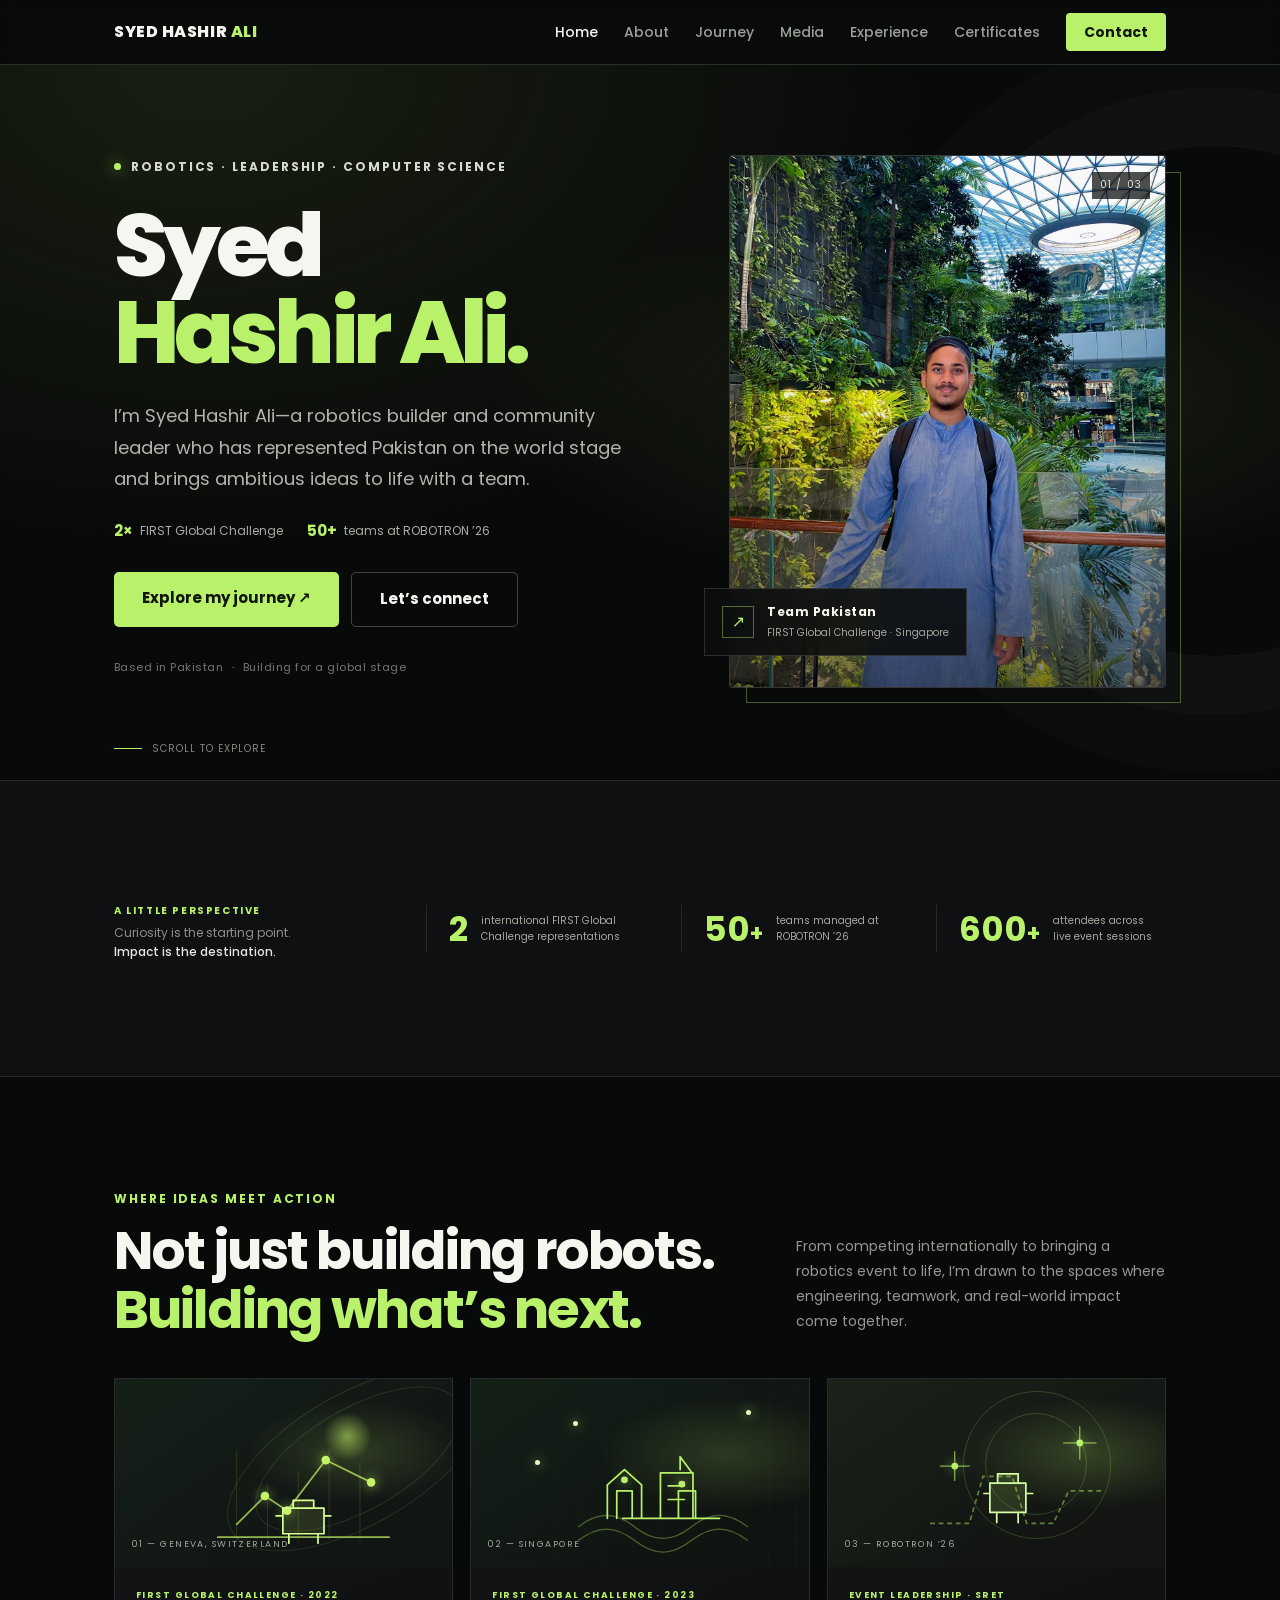
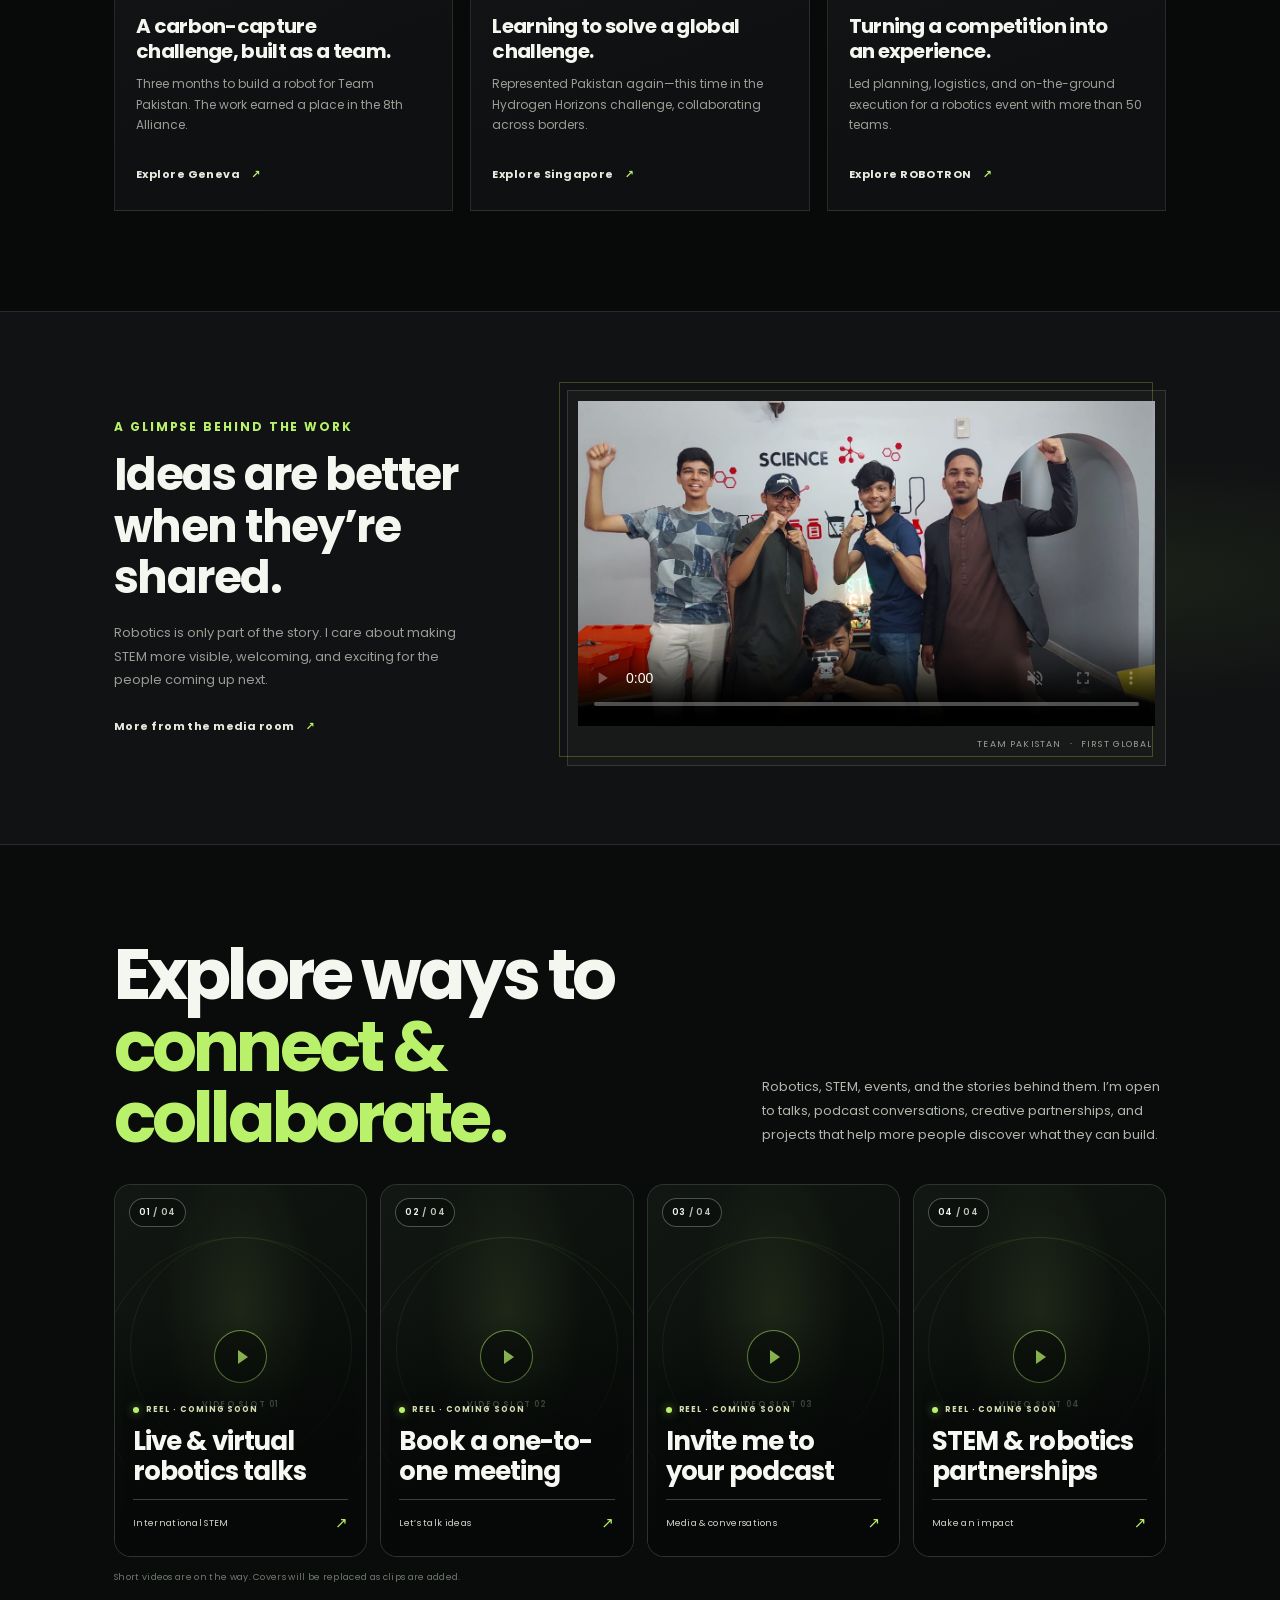
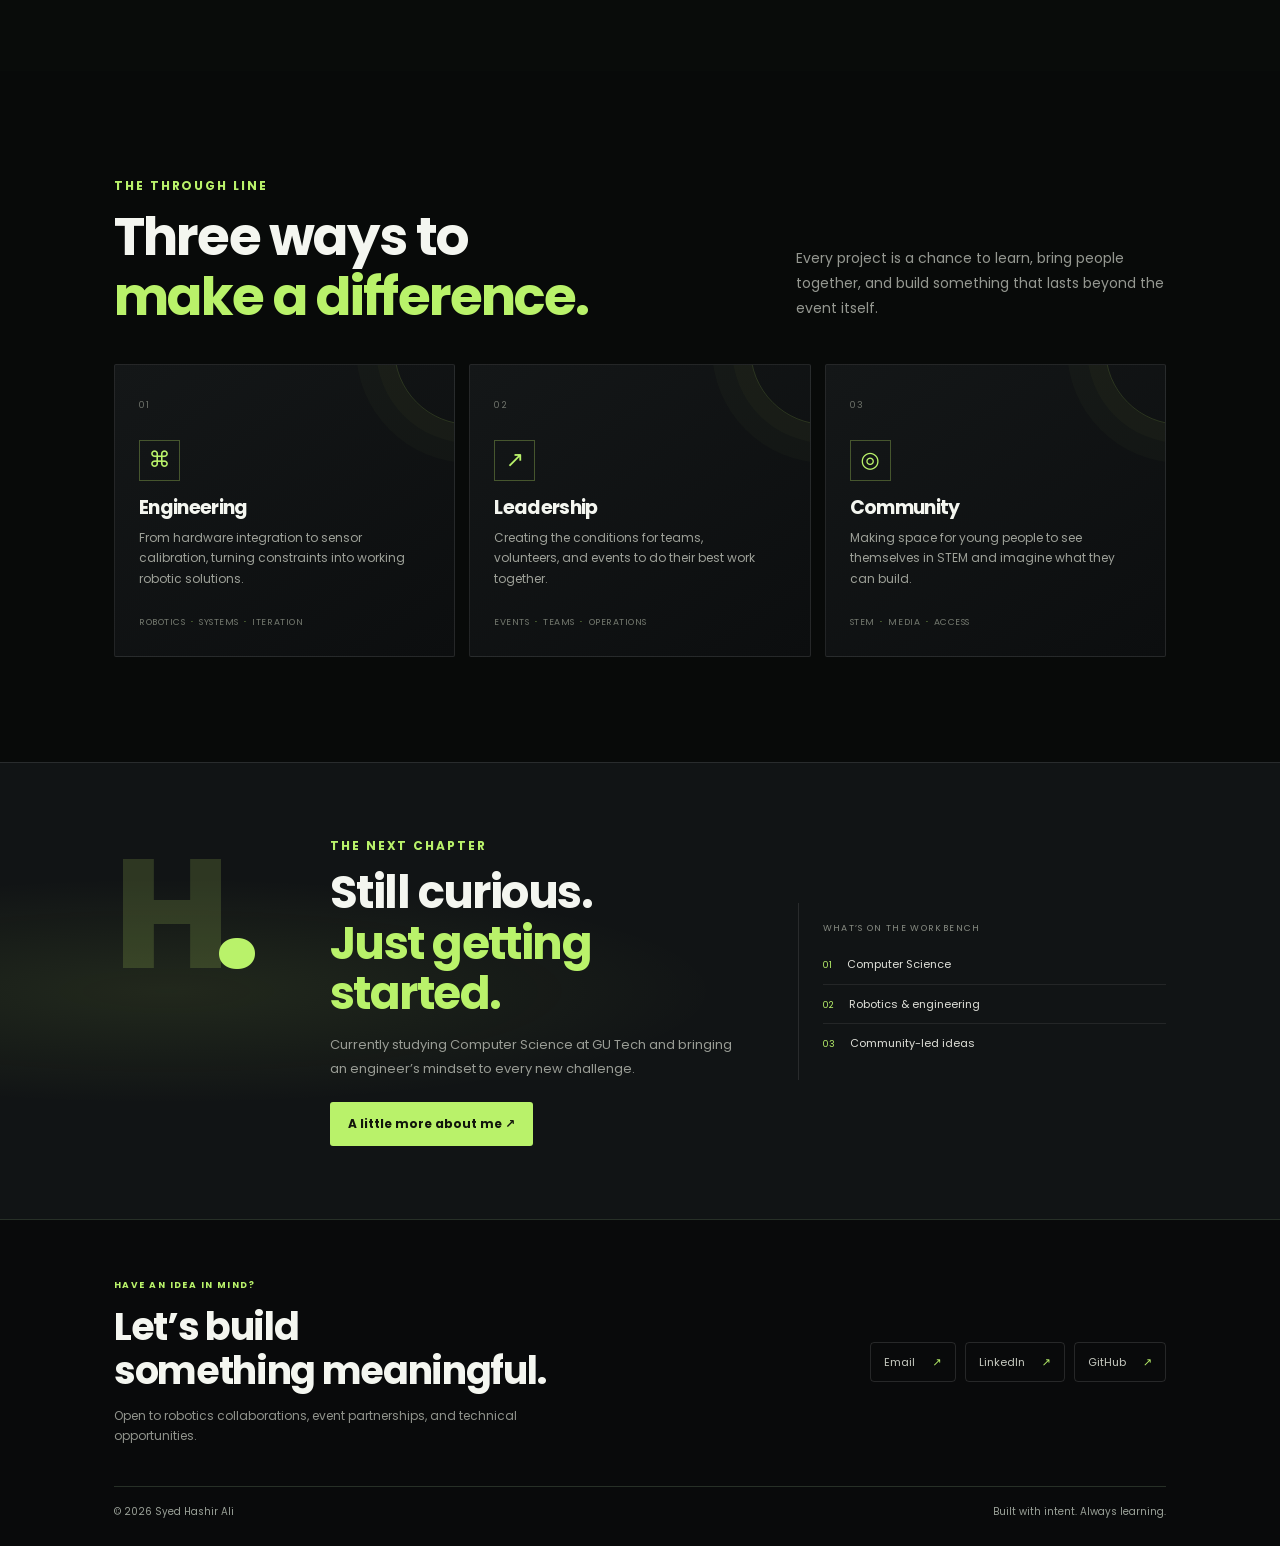
==== commit c80a02ab: "Update hero section heading in index.html" ====
--- a/public/index.html
+++ b/public/index.html
@@ -34,7 +34,7 @@
     <div class="wrap home-hero__grid">
       <div class="home-hero__copy">
         <div class="eyebrow"><span class="status-dot"></span> Robotics · Leadership · Computer Science</div>
-        <h1>Big ideas.<br><span>Built together.</span></h1>
+        <h1>Syed<br><span>Hashir Ali.</span></h1>
         <p class="home-hero__intro">I’m Syed Hashir Ali—a robotics builder and community leader who has represented Pakistan on the world stage and brings ambitious ideas to life with a team.</p>
         <div class="home-hero__facts">
           <span><b>2×</b> FIRST Global Challenge</span>
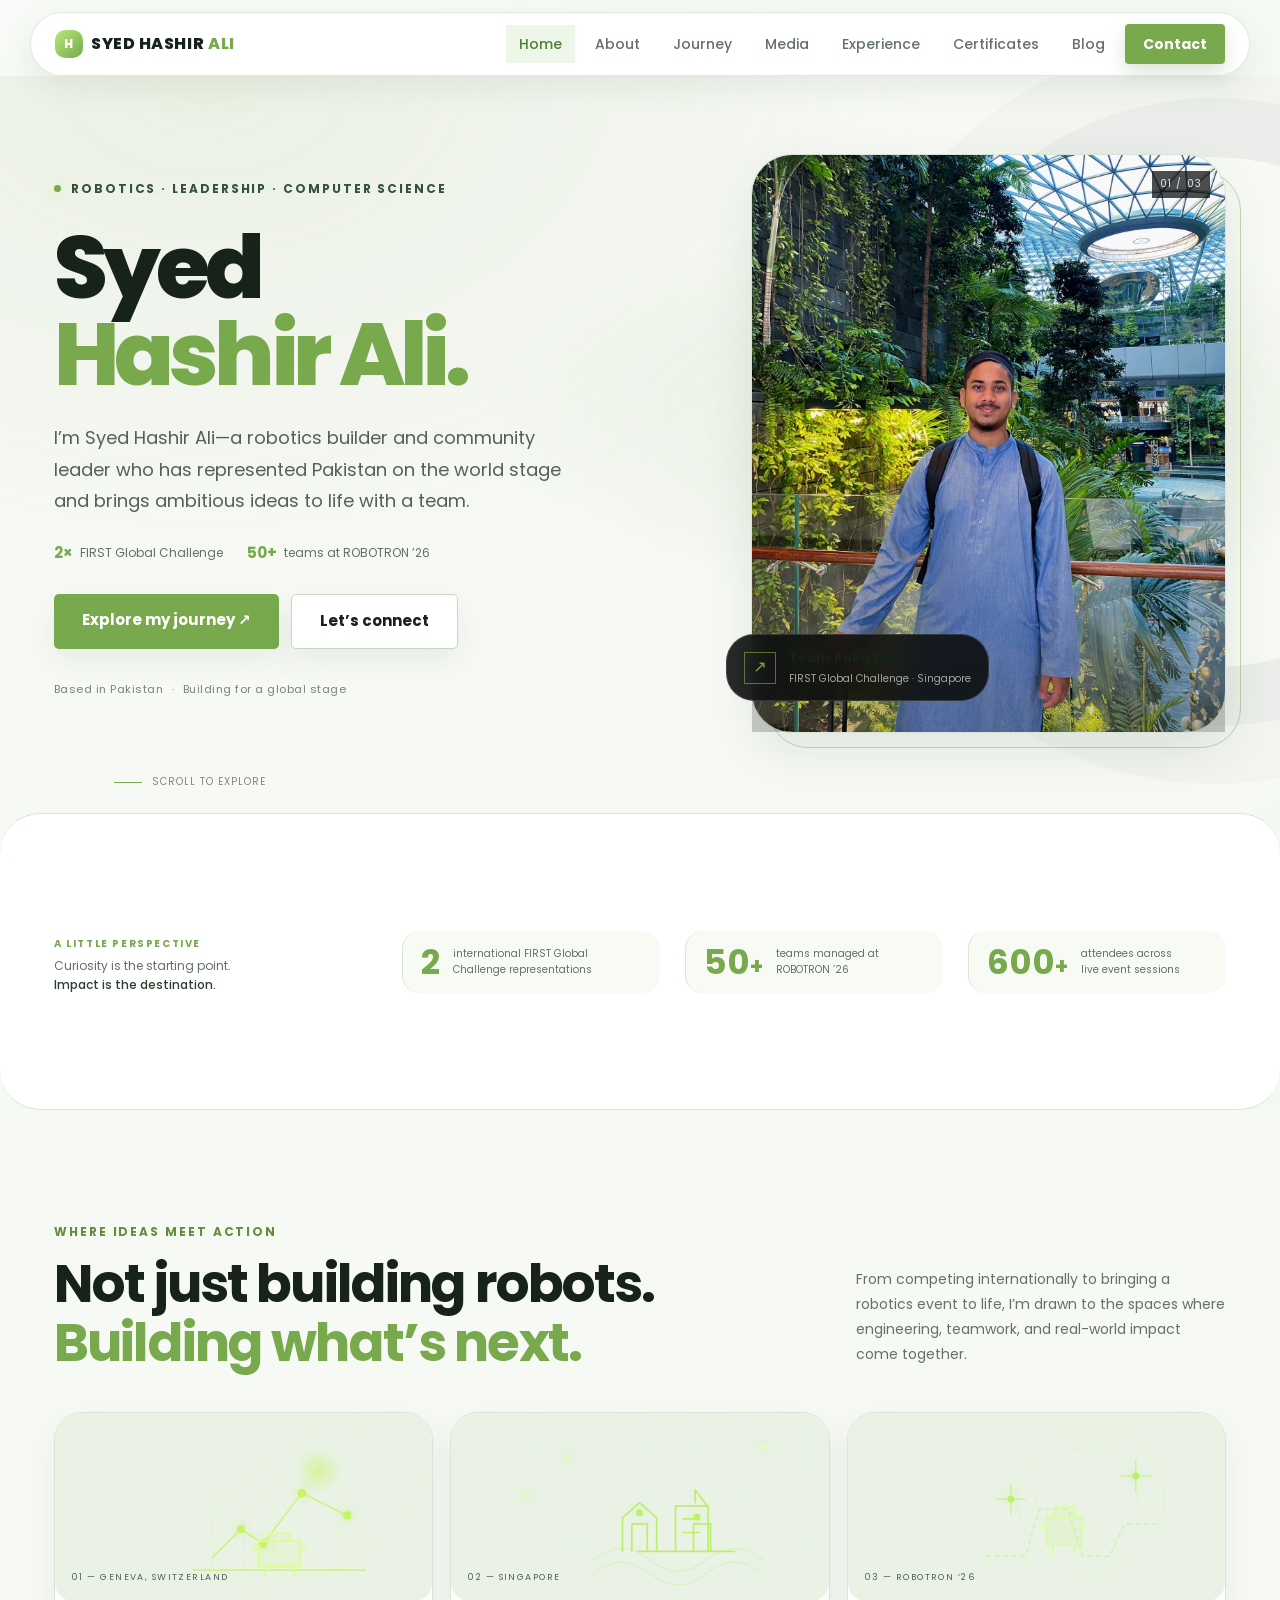
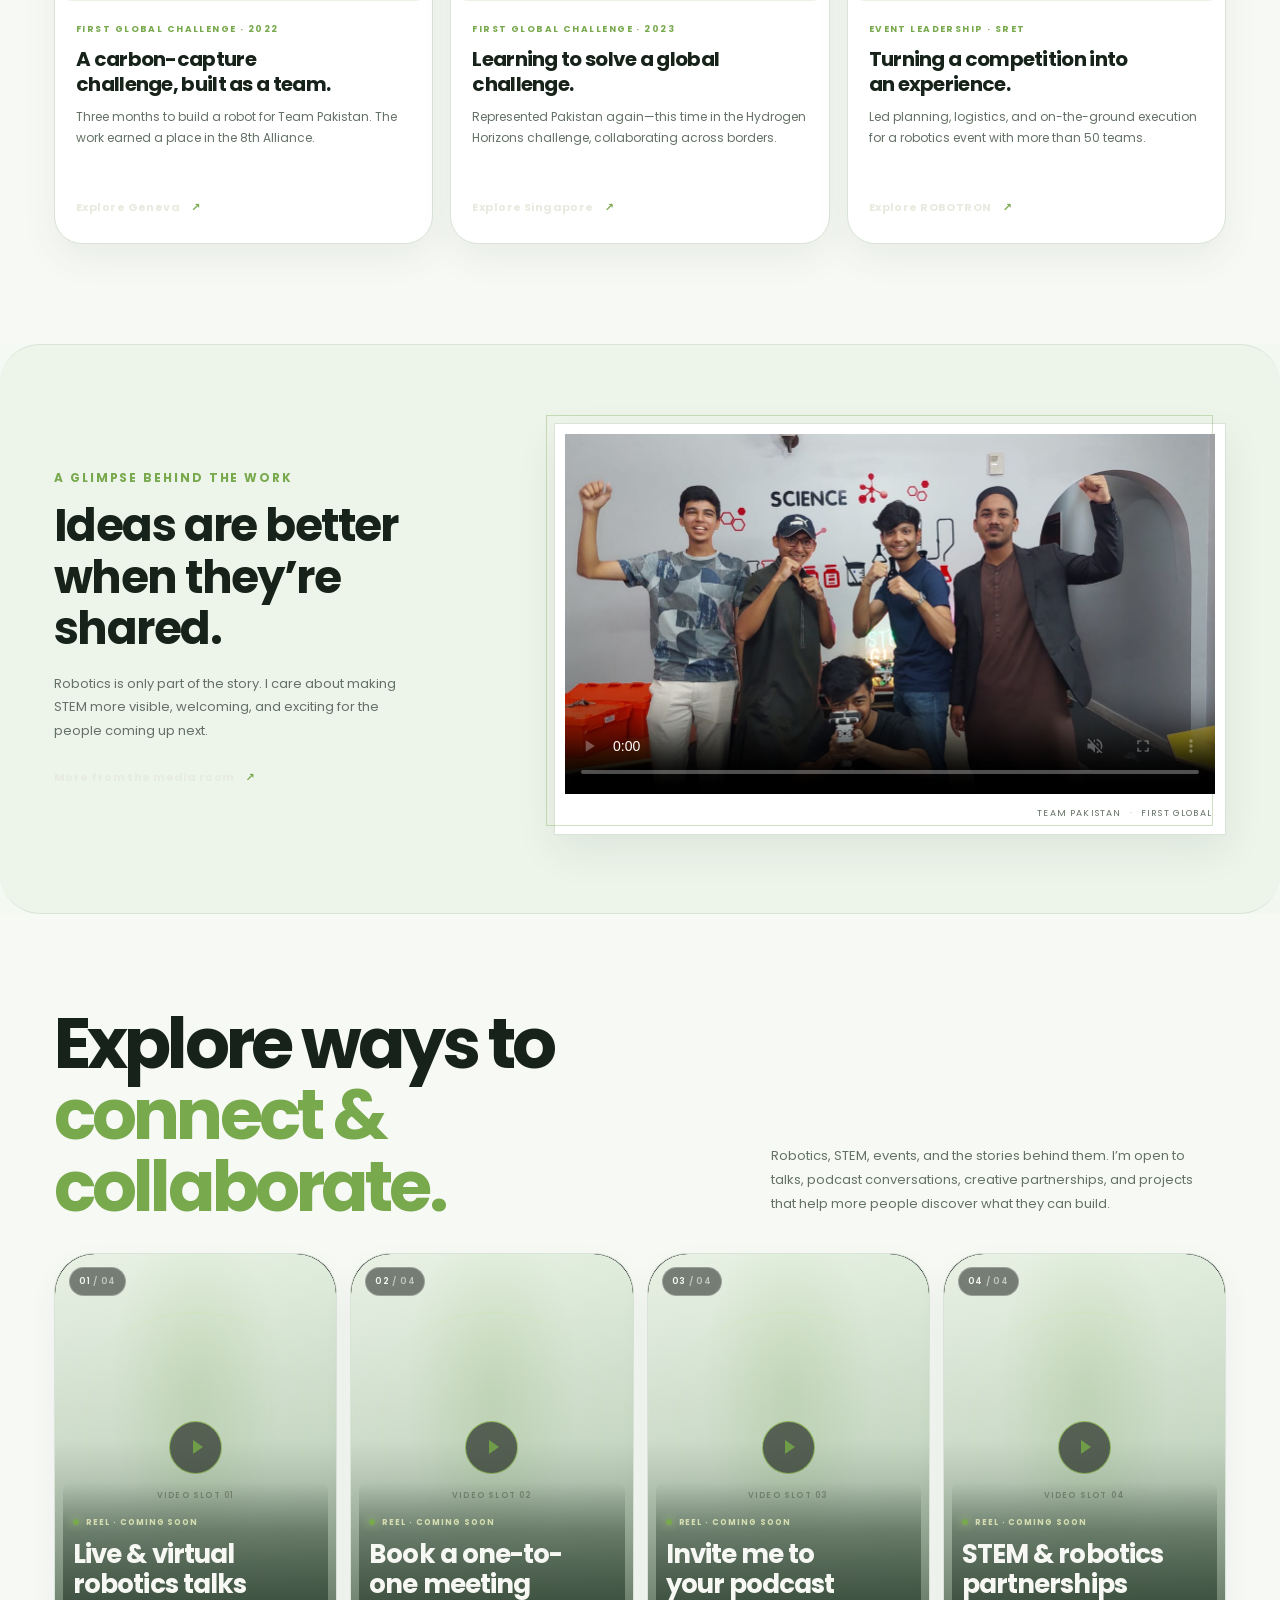
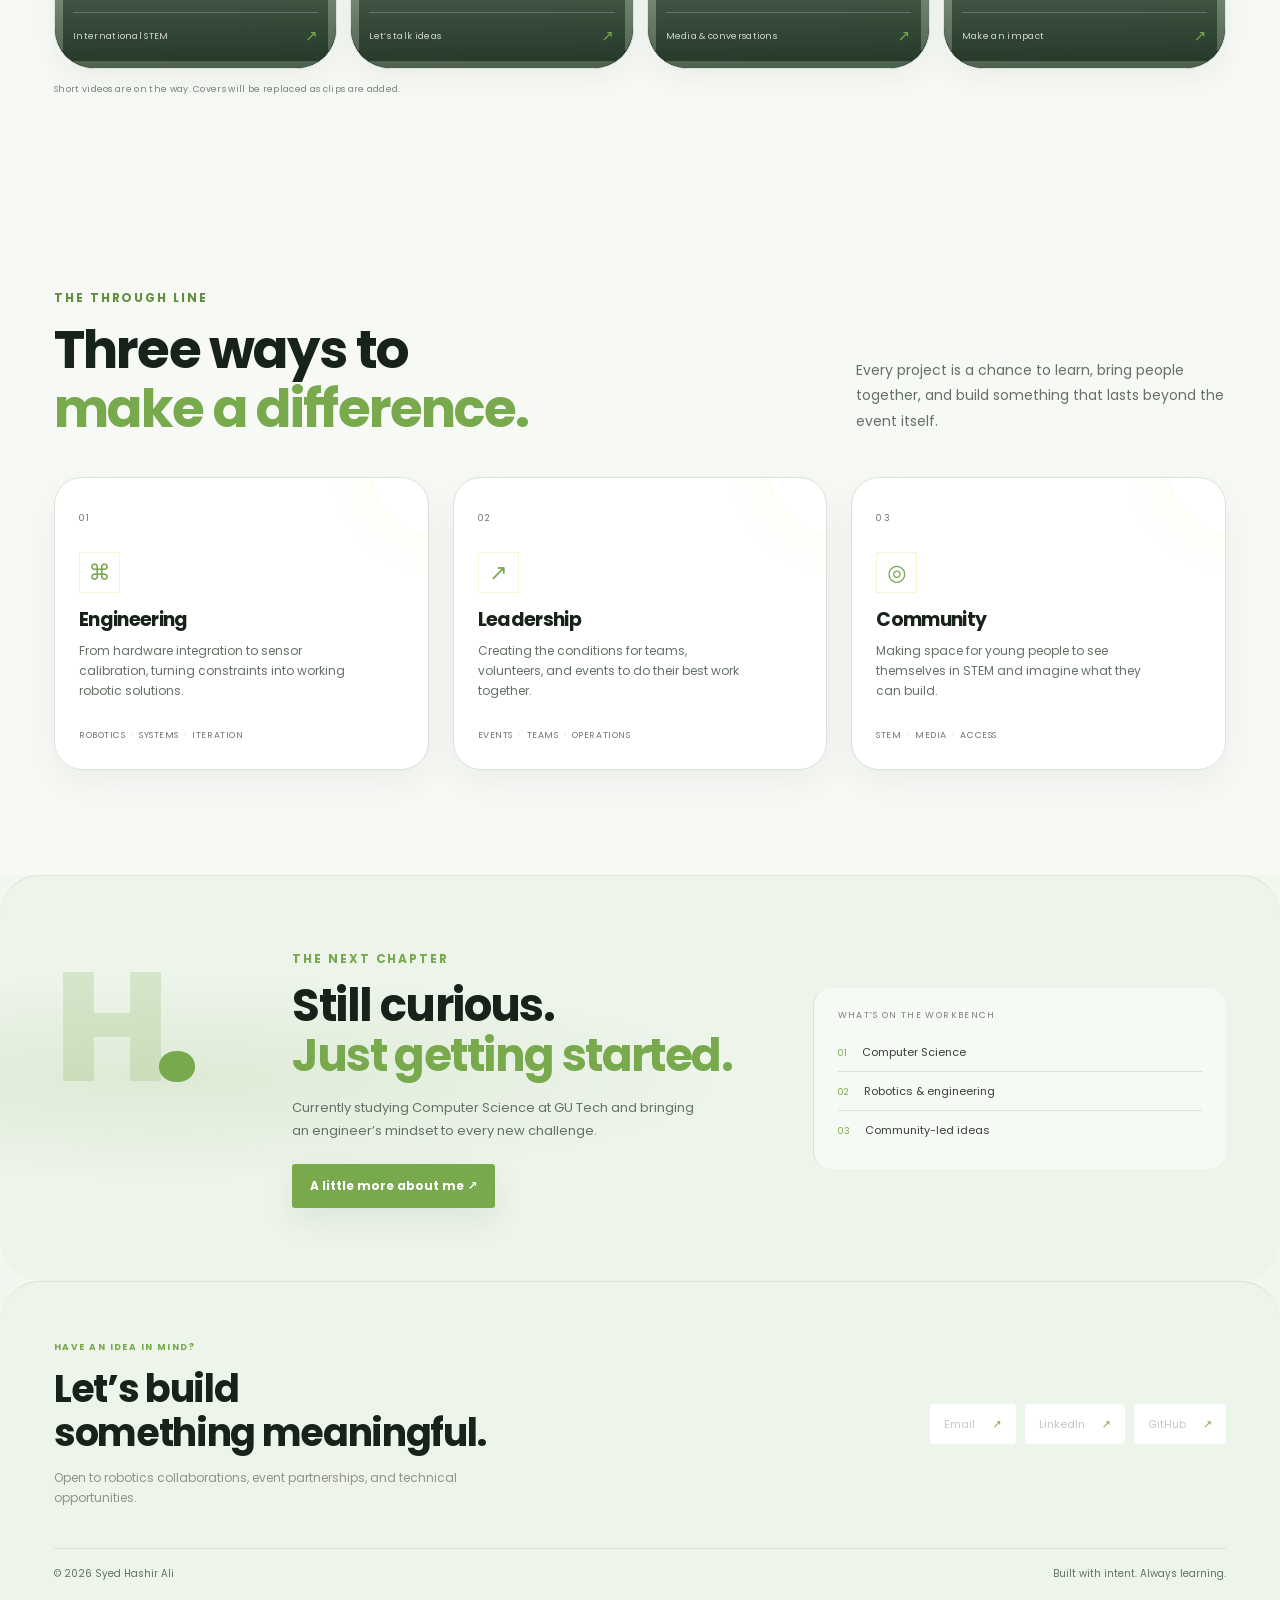
==== commit e7b57f34: "Add Firebase blog and writing studio" ====
--- a/public/index.html
+++ b/public/index.html
@@ -24,6 +24,7 @@
       <li><a href="media.html">Media</a></li>
       <li><a href="experience.html">Experience</a></li>
       <li><a href="certifications.html">Certificates</a></li>
+      <li><a href="blog.html">Blog</a></li>
       <li><a href="contact.html" class="cta">Contact</a></li>
     </ul>
   </div>
--- a/public/style.css
+++ b/public/style.css
@@ -2,9 +2,10 @@
    Syed Hashir Ali — Personal Site
    Shared stylesheet, used by every page.
    ============================================ */
+@import url('https://fonts.googleapis.com/css2?family=DM+Serif+Display&family=JetBrains+Mono:wght@400;600&display=swap');
 :root{
-  --bg:#080A09; --bg2:#0E1210; --text:#F4F6F0; --muted:#9AA198;
-  --accent:#B9F26A; --accent2:#B9F26A; --card:#131815; --border:#273027;
+  --bg:#F7F9F5; --bg2:#EEF3EC; --text:#17231A; --muted:#647166;
+  --accent:#78A94D; --accent2:#78A94D; --card:#FFFFFF; --border:#D9E3D7;
 }
 *{box-sizing:border-box; margin:0; padding:0;}
 html{scroll-behavior:smooth;}
@@ -171,6 +172,214 @@
 .tag,.outcome{letter-spacing:.015em;}
 .nav-links a.cta:hover{background:#ceff8b;}
 button:focus-visible,a:focus-visible,input:focus-visible,textarea:focus-visible{outline:2px solid var(--accent); outline-offset:3px;}
+
+/* BLOG */
+.blog-hero h1 span{color:var(--accent);}
+.blog-section{padding-top:30px;}
+.blog-hero{min-height:430px; display:flex; align-items:flex-end; padding-bottom:70px; background:radial-gradient(circle at 75% 20%,rgba(185,242,106,.16),transparent 25%),radial-gradient(circle at 5% 90%,rgba(53,92,55,.24),transparent 35%),var(--bg);}
+.blog-hero h1{font-size:clamp(48px,8vw,94px);}
+.blog-hero p{max-width:580px;}
+.featured-post{display:grid; grid-template-columns:1.15fr .85fr; min-height:350px; margin-bottom:70px; border:1px solid var(--border); background:linear-gradient(135deg,#151d16,#0b0e0c); color:inherit; text-decoration:none; overflow:hidden; transition:border-color .3s ease,transform .3s ease;}
+.featured-post:hover{border-color:rgba(185,242,106,.6); transform:translateY(-4px);}
+.featured-post__image{min-height:350px; display:grid; place-items:center; overflow:hidden; background:radial-gradient(circle at 70% 30%,rgba(185,242,106,.3),transparent 40%),#111811;}
+.featured-post__image img{width:100%; height:100%; object-fit:cover; transition:transform .7s ease;}
+.featured-post:hover .featured-post__image img{transform:scale(1.05);}
+.featured-post__image span{font-size:120px; color:var(--accent); font-weight:800; letter-spacing:-.1em;}
+.featured-post__copy{display:flex; flex-direction:column; justify-content:center; padding:clamp(28px,5vw,62px);}
+.featured-post__copy h2{max-width:500px; margin:4px 0 16px; font-family:Georgia,serif; font-size:clamp(30px,4vw,53px); font-weight:400; letter-spacing:-.045em; line-height:1.08;}
+.featured-post__copy p{max-width:430px; color:var(--muted); font-size:14px; line-height:1.9;}
+.featured-post .blog-read-link{align-self:flex-start; margin-top:28px;}
+.blog-filters{display:flex; gap:12px; margin-bottom:22px;}
+.blog-filters input,.blog-filters select{flex:1; min-width:0; background:var(--card); border:1px solid var(--border); color:var(--text); padding:12px 14px; font:inherit; font-size:13px;}
+.blog-load-more{display:block; margin:30px auto 0;}
+.blog-status{color:var(--muted); font-size:13px; margin-bottom:28px;}
+.blog-status code{color:var(--accent); font-family:monospace;}
+.blog-grid{display:grid; grid-template-columns:repeat(auto-fit,minmax(280px,1fr)); gap:20px;}
+.blog-card{background:var(--card); border:1px solid var(--border); overflow:hidden; transition:transform .2s ease,border-color .2s ease;}
+.blog-card:hover{transform:translateY(-3px); border-color:rgba(185,242,106,.55);}
+.blog-card__cover{height:190px; background:radial-gradient(circle at 70% 30%,rgba(185,242,106,.2),transparent 45%),var(--bg2); overflow:hidden;}
+.blog-card__cover img{width:100%; height:100%; object-fit:cover;}
+.blog-card__placeholder{display:grid; place-items:center; height:100%; color:var(--accent); font-size:66px; font-weight:800; letter-spacing:-.08em;}
+.blog-card__placeholder span{color:var(--text);}
+.blog-card__body{padding:24px;}
+.blog-card__meta{color:var(--accent); font-size:10px; font-weight:700; letter-spacing:.1em; text-transform:uppercase;}
+.blog-card__meta span{color:var(--muted); padding:0 5px;}
+.blog-card h2{font-size:22px; margin:11px 0 10px;}
+.blog-card h2{font-family:Georgia,serif; font-weight:400; letter-spacing:-.025em;}
+.blog-card p{color:var(--muted); font-size:13px; line-height:1.75;}
+.blog-read-link{display:inline-block; margin-top:20px; padding-top:14px; border-top:1px solid var(--border); color:var(--text); font-size:12px; font-weight:600; text-decoration:none;}
+.blog-read-link span{color:var(--accent); margin-left:6px;}
+.post-page{padding:70px 0 100px;}
+.post-back{display:inline-block; margin-bottom:35px; color:var(--accent); font-size:12px; text-decoration:none;}
+.post-page article{max-width:780px; margin:0 auto;}
+.post-cover{max-height:430px; margin-bottom:32px; overflow:hidden; background:var(--card);}
+.post-cover img{width:100%; max-height:430px; object-fit:cover;}
+.post-meta{color:var(--accent); font-size:11px; font-weight:700; letter-spacing:.1em; text-transform:uppercase;}
+.post-meta span{color:var(--muted); padding:0 6px;}
+.post-page h1{margin:14px 0 18px; font-size:clamp(34px,6vw,64px);}
+.post-excerpt{color:var(--muted); font-size:17px; line-height:1.8; margin-bottom:35px;}
+.post-content{border-top:1px solid var(--border); padding-top:30px; color:#d0d7cc; font-size:15px; line-height:2;}
+.post-content img,.post-content video,.post-content audio{max-width:100%; margin:20px 0;}
+.post-content iframe,.rich-editor iframe{display:block; width:100%; min-height:360px; margin:24px 0; border:0;}
+.post-content figure{margin:24px 0;}
+.post-content figcaption{color:var(--muted); font-size:12px;}
+.post-content blockquote{margin:24px 0; border-left:2px solid var(--accent); padding-left:20px; color:#c1cbbd;}
+.post-content pre{overflow:auto; padding:18px; background:#080a09; border:1px solid var(--border); color:var(--accent); font-family:monospace; line-height:1.6;}
+.post-content table{width:100%; border-collapse:collapse; margin:24px 0;}
+.post-content th,.post-content td{border:1px solid var(--border); padding:10px; text-align:left;}
+.post-actions{display:flex; flex-wrap:wrap; gap:10px; margin-top:32px;}
+.related-block{margin-top:60px; padding-top:28px; border-top:1px solid var(--border);}
+.related-posts{display:grid; gap:10px;}
+.related-posts a{color:var(--text); text-decoration:none;}
+.related-posts a:hover{color:var(--accent);}
+.admin-layout{max-width:680px;}
+.admin-layout:has(#studio-panel:not([hidden])){max-width:1240px;}
+.studio-nav{display:flex; align-items:center; justify-content:space-between; gap:24px; padding:14px 0 26px; border-bottom:1px solid var(--border);}
+.studio-nav__brand,.studio-nav__links,.studio-nav__link{display:flex; align-items:center; gap:10px;}
+.studio-nav__brand small{display:block; color:var(--muted); font-size:10px; font-weight:400;}
+.studio-mark{display:grid; place-items:center; width:38px; height:38px; border:1px solid rgba(185,242,106,.5); color:var(--accent); font-weight:800;}
+.studio-mark span{color:var(--text);}
+.studio-nav__links{gap:20px; font-size:12px;}
+.studio-nav__link{color:var(--muted); text-decoration:none;}
+.studio-nav__link--active{color:var(--text); font-weight:600;}
+.studio-stats{display:grid; grid-template-columns:repeat(4,1fr); gap:12px; margin:22px 0 38px;}
+.studio-stats>div{padding:18px 20px; border:1px solid var(--border); background:linear-gradient(140deg,rgba(185,242,106,.07),rgba(255,255,255,.015));}
+.studio-stats span{display:block; color:var(--muted); font-size:11px;}
+.studio-stats strong{display:block; margin-top:8px; color:var(--accent); font-size:29px; letter-spacing:-.05em;}
+.admin-card{background:var(--card); border:1px solid var(--border); padding:28px;}
+.admin-card h2{font-size:25px; margin-bottom:8px;}
+.admin-help{color:var(--muted); font-size:13px; margin-bottom:22px;}
+.admin-toolbar{display:flex; align-items:center; justify-content:space-between; gap:20px; margin-bottom:22px;}
+.admin-toolbar h2{margin:0;}
+.admin-card textarea{min-height:240px;}
+.admin-toolbar__actions,.admin-actions{display:flex; align-items:center; gap:10px; flex-wrap:wrap;}
+.studio-grid{display:grid; grid-template-columns:minmax(0,1.5fr) minmax(260px,.7fr); gap:20px; align-items:start;}
+.editor-toolbar{display:flex; flex-wrap:wrap; gap:5px; padding:10px; border:1px solid var(--border); border-bottom:0; background:var(--bg2);}
+.editor-toolbar button,.editor-toolbar select,.editor-toolbar label{min-height:32px; border:1px solid var(--border); background:var(--card); color:var(--text); padding:5px 8px; font:inherit; font-size:12px; cursor:pointer;}
+.editor-toolbar input{width:21px; height:21px; padding:0; vertical-align:middle;}
+.rich-editor{min-height:400px; padding:22px; border:1px solid var(--border); background:#0b0e0c; color:var(--text); outline:none; line-height:1.85;}
+.rich-editor:empty:before{content:attr(data-placeholder); color:var(--muted);}
+.rich-editor img,.rich-editor video,.rich-editor audio{max-width:100%; margin:15px 0;}
+.rich-editor table{width:100%; border-collapse:collapse;}
+.rich-editor td{border:1px solid var(--border); padding:8px;}
+.editor-status{display:flex; justify-content:space-between; color:var(--muted); font-size:11px; padding:10px 0;}
+.writing-tools{display:flex; align-items:center; gap:12px; flex-wrap:wrap; padding:10px 0; color:var(--muted); font-size:12px;}
+.writing-tools label{display:flex; align-items:center; gap:7px;}
+.writing-tools input{width:86px; padding:6px; border:1px solid var(--border); background:var(--bg2); color:var(--text);}
+.writing-tools progress{width:min(180px,35vw); height:8px; accent-color:var(--accent);}
+.outline-panel{margin:8px 0 12px; color:var(--muted); font-size:12px;}
+.outline-panel summary{cursor:pointer; color:var(--text); font-weight:600;}
+.outline-panel nav{display:grid; gap:7px; margin-top:12px; padding:0; background:none; box-shadow:none;}
+.outline-link{color:var(--muted); text-decoration:none;}
+.outline-link:hover{color:var(--accent);}
+.outline-link--h2{padding-left:12px;}.outline-link--h3{padding-left:24px;}
+.focus-mode nav,.focus-mode .studio-nav,.focus-mode .studio-stats,.focus-mode .admin-toolbar,.focus-mode .seo-panel,.focus-mode .posts-manager{display:none!important;}
+.focus-mode .admin-layout:has(#studio-panel:not([hidden])){max-width:1000px;}
+.focus-mode .studio-grid{grid-template-columns:minmax(0,1fr);}
+.focus-mode .rich-editor{min-height:68vh;}
+.video-embed{width:100%; aspect-ratio:16/9; margin:24px 0; overflow:hidden; border-radius:12px; background:#17231a;}
+.video-embed iframe{display:block; width:100%; height:100%; min-height:0; margin:0; border:0;}
+.admin-actions{justify-content:flex-end; padding-top:10px;}
+.seo-panel{display:grid; gap:13px;}
+.seo-panel h2{margin-bottom:3px;}
+.seo-panel label{display:grid; gap:5px; color:var(--muted); font-size:11px;}
+.seo-panel input,.seo-panel textarea,.seo-panel select{background:var(--bg2); border:1px solid var(--border); color:var(--text); padding:10px; font:inherit; font-size:13px;}
+.seo-panel textarea{min-height:85px;}
+.check-label{display:flex!important; grid-template-columns:auto 1fr; align-items:center; gap:8px!important;}
+.cover-preview{max-height:150px; overflow:hidden; background:var(--bg2);}
+.cover-preview img{width:100%; height:150px; object-fit:cover;}
+.posts-manager{margin-top:20px;}
+.managed-post{display:flex; justify-content:space-between; align-items:center; gap:15px; padding:14px 0; border-top:1px solid var(--border);}
+.managed-post__identity{display:flex; align-items:center; gap:12px; min-width:0;}
+.managed-post__identity img,.managed-post__placeholder{width:46px; height:38px; object-fit:cover; background:var(--bg2);}
+.managed-post__placeholder{display:grid; place-items:center; color:var(--accent); font-size:14px; font-weight:800;}
+.managed-post small{display:block; color:var(--muted); font-size:11px; margin-top:3px;}
+.text-button{border:0; background:none; color:var(--accent); cursor:pointer; padding:5px;}
+.text-button--danger{color:#ff9b9b;}
+.featured-badge{display:inline-block; margin-bottom:8px; color:var(--accent); font-size:10px; font-weight:700; letter-spacing:.1em; text-transform:uppercase;}
+.preview-dialog{width:min(800px,calc(100% - 32px)); max-height:90vh; padding:40px; border:1px solid var(--border); background:var(--bg); color:var(--text);}
+.preview-dialog::backdrop{background:rgba(0,0,0,.75);}
+.dialog-close{position:absolute; top:10px; right:15px; border:0; background:none; color:var(--text); font-size:26px; cursor:pointer;}
+.preview-dialog article h1{font-size:clamp(28px,5vw,52px); margin:15px 0;}
+@media(max-width:850px){.studio-grid{grid-template-columns:1fr;}.seo-panel{order:-1;}.editor-toolbar{position:sticky; top:64px; z-index:2;}.rich-editor{min-height:300px;}}
+@media(max-width:640px){.blog-filters{flex-direction:column;}.admin-toolbar{align-items:flex-start; flex-direction:column;}.managed-post{align-items:flex-start; flex-direction:column;}.preview-dialog{padding:28px 18px;}}
+.file-label{color:var(--muted); font-size:12px; margin-bottom:-9px;}
+.file-label span{color:#788176;}
+.admin-card input[type=file]{padding:10px; color:var(--muted); font-size:12px;}
+
+/* LIGHT EDITORIAL THEME */
+body{background:var(--bg);color:var(--text);}
+nav{background:rgba(255,255,255,.92);border-bottom-color:var(--border);box-shadow:0 6px 24px rgba(34,58,39,.05);}
+.logo{color:var(--text);}
+.nav-links a{color:#647166;}
+.nav-links a:hover,.nav-links a.active{color:var(--text);}
+.nav-links a.cta,.btn-primary{background:#78A94D;color:#fff;}
+.nav-links a.cta:hover,.btn-primary:hover{background:#628e3d;}
+.btn-outline{border-color:var(--border);color:var(--text);background:#fff;}
+.btn-outline:hover{border-color:#78A94D;background:var(--bg2);}
+.hero,.page-hero,.blog-hero{background:radial-gradient(ellipse at 82% 0%,rgba(120,169,77,.18),transparent 44%),var(--bg);}
+.page-hero h1 span,.blog-hero h1 span{color:#628e3d;}
+.home-proof,.stats,.experience-overview{background:#fff;border-color:var(--border);}
+.home-story,.home-pillars,.home-next,.home-film,.home-shorts{background:var(--bg);}
+.story-card,.pillar,.jcard,.mcard,.certificate-card,.reel-card{background:#fff;border-color:var(--border);box-shadow:0 16px 36px rgba(42,71,47,.06);}
+.story-card__copy p,.pillar p,.jcard p,.mcard p,.stat span,.home-shorts__note{color:var(--muted);}
+.home-film__frame,.home-short-card__screen{background:#e8f0e5;}
+.home-short-card{border-color:var(--border);background:#fff;}
+footer{background:#edf3ea;border-top-color:var(--border);}
+.copyright{border-top-color:var(--border);color:var(--muted);}
+.foot-links a{border-color:var(--border);background:#fff;}
+.contact-form input,.contact-form textarea,.blog-filters input,.blog-filters select,.seo-panel input,.seo-panel textarea,.seo-panel select{background:#fff;color:var(--text);border-color:var(--border);}
+.contact-form input::placeholder,.contact-form textarea::placeholder,.blog-filters input::placeholder,.seo-panel input::placeholder,.seo-panel textarea::placeholder{color:#8a978c;}
+.blog-hero{min-height:470px;}
+.blog-hero h1,.page-hero h1{color:var(--text);}
+.featured-post{border-color:var(--border);background:linear-gradient(135deg,#fff,#edf5e9);box-shadow:0 22px 50px rgba(42,71,47,.08);}
+.featured-post:hover{border-color:#78A94D;}
+.featured-post__image{background:linear-gradient(135deg,#dcebd4,#f8fbf6);}
+.featured-post__image span,.blog-card__placeholder{color:#78A94D;}
+.featured-post__copy h2,.blog-card h2,.post-page h1{font-family:'DM Serif Display',Georgia,serif;color:#17231A;}
+.blog-card{background:#fff;border-color:var(--border);box-shadow:0 14px 34px rgba(42,71,47,.06);}
+.blog-card:hover{border-color:#78A94D;box-shadow:0 20px 44px rgba(42,71,47,.12);}
+.blog-card__cover{background:linear-gradient(135deg,#dcebd4,#f8fbf6);}
+.blog-card__meta,.post-meta,.eyebrow{color:#628e3d;}
+.blog-status{color:var(--muted);}
+.post-page{background:var(--bg);}
+.post-cover{background:#eaf1e7;border-radius:18px;box-shadow:0 18px 42px rgba(42,71,47,.1);}
+.post-excerpt{color:var(--muted);}
+.post-content{border-color:var(--border);color:#354238;}
+.post-content blockquote{border-color:#78A94D;color:#526455;}
+.post-content pre{background:#1d2b20;border-color:#314a35;color:#d9f3bc;font-family:'JetBrains Mono',monospace;}
+.post-content th,.post-content td{border-color:var(--border);}
+.reading-progress{background:rgba(120,169,77,.15);}
+.reading-progress span{background:#78A94D;}
+.scroll-top{background:#fff;border-color:#78A94D;color:#628e3d;box-shadow:0 8px 20px rgba(42,71,47,.1);}
+.admin-card{background:#fff;border-color:var(--border);box-shadow:0 18px 42px rgba(42,71,47,.07);}
+.studio-nav{border-color:var(--border);}
+.studio-mark{border-color:#78A94D;color:#628e3d;}
+.studio-nav__link{color:var(--muted);}
+.studio-nav__link--active{color:var(--text);}
+.studio-stats>div{background:linear-gradient(140deg,#fff,#f0f7ed);border-color:var(--border);box-shadow:0 10px 24px rgba(42,71,47,.05);}
+.studio-stats strong{color:#628e3d;}
+.editor-toolbar{background:#f0f5ee;border-color:var(--border);}
+.editor-toolbar button,.editor-toolbar select,.editor-toolbar label{background:#fff;color:var(--text);border-color:var(--border);}
+.rich-editor{background:#fff;color:var(--text);border-color:var(--border);box-shadow:inset 0 1px 3px rgba(42,71,47,.03);}
+.rich-editor:empty:before{color:#8a978c;}
+.editor-status{color:var(--muted);}
+.cover-preview,.managed-post__placeholder{background:#edf4e9;}
+.managed-post{border-color:var(--border);}
+.managed-post__placeholder{color:#628e3d;}
+.text-button{color:#628e3d;}
+.featured-badge{color:#628e3d;}
+.preview-dialog{background:#fff;color:var(--text);border-color:var(--border);box-shadow:0 24px 70px rgba(22,44,27,.2);}
+button:focus-visible,a:focus-visible,input:focus-visible,textarea:focus-visible,select:focus-visible,[contenteditable="true"]:focus-visible{outline:3px solid rgba(120,169,77,.4);outline-offset:3px;}
+@media(prefers-reduced-motion:reduce){*,*::before,*::after{scroll-behavior:auto!important;animation-duration:.01ms!important;animation-iteration-count:1!important;transition-duration:.01ms!important;}}
+.reading-progress{position:fixed; z-index:100; top:0; right:0; left:0; height:3px; background:rgba(185,242,106,.08);}
+.reading-progress span{display:block; width:0; height:100%; background:var(--accent); transition:width .1s linear;}
+.scroll-top{position:fixed; z-index:30; right:24px; bottom:24px; width:42px; height:42px; border:1px solid var(--accent); background:var(--bg); color:var(--accent); opacity:0; pointer-events:none; cursor:pointer; transition:opacity .25s ease,transform .25s ease;}
+.scroll-top--visible{opacity:1; pointer-events:auto;}
+.post-direction{display:flex; justify-content:space-between; width:100%; margin-top:25px; padding-top:20px; border-top:1px solid var(--border);}
+.post-direction a{color:var(--muted); text-decoration:none;}
+.post-direction a:hover{color:var(--accent);}
+@media(max-width:760px){.featured-post{grid-template-columns:1fr;}.featured-post__image{min-height:220px;}.featured-post__copy{padding:28px;}.studio-nav{align-items:flex-start; flex-direction:column;}.studio-nav__links{width:100%; justify-content:space-between;}.studio-stats{grid-template-columns:repeat(2,1fr);}}
 
 /* EXPERIENCE */
 .experience-hero{padding-bottom:49px;}
@@ -554,3 +763,132 @@
 @media(prefers-reduced-motion:reduce){
   .home-page *, .home-page *:before, .home-page *:after{scroll-behavior:auto!important; transition-duration:.01ms!important; animation-duration:.01ms!important;}
 }
+
+/* FINAL LIGHT OVERRIDES
+   The homepage has a dedicated visual system later in this stylesheet; these
+   rules intentionally normalize those sections to the light theme as well. */
+.home-page{--home-ink:#F7F9F5;--home-panel:#FFFFFF;--home-line:#D9E3D7;--home-green:#78A94D;}
+.home-page .home-hero{background:radial-gradient(ellipse at 75% 46%,rgba(120,169,77,.14),transparent 35%),radial-gradient(ellipse at 16% 0%,rgba(120,169,77,.1),transparent 48%),#F7F9F5;}
+.home-page .home-hero:after{border-color:rgba(38,70,43,.08);box-shadow:0 0 0 58px rgba(38,70,43,.035),0 0 0 116px rgba(38,70,43,.025);}
+.home-page .home-hero .eyebrow{color:#35513b;}
+.home-page .home-hero__intro{color:#526257;}
+.home-page .home-hero__facts{color:#647166;}
+.home-page .home-hero__location{color:#78857a;}
+.home-page .home-hero__portrait{border-color:#D9E3D7;background:#EAF2E6;box-shadow:0 20px 50px rgba(42,71,47,.1);}
+.home-page .home-hero__portrait:before{border-color:rgba(120,169,77,.45);}
+.home-page .home-hero__portrait:after{background:linear-gradient(180deg,transparent,rgba(23,35,26,.22));}
+.home-page .home-hero .btn-primary,.home-page .home-next .btn-primary{background:#78A94D;color:#fff;}
+.home-page .home-hero .btn-outline{border-color:#C8D6C6;color:#17231A;background:#fff;}
+.home-page .home-proof{background:#fff;border-color:#D9E3D7;}
+.home-page .home-proof__intro p{color:#647166;}
+.home-page .home-proof__intro strong{color:#29412e;}
+.home-page .home-proof__stat{border-color:#D9E3D7;}
+.home-page .home-proof__stat>span{color:#647166;}
+.home-page .home-story,.home-page .home-pillars{background:#F7F9F5;}
+.home-page .home-section-head p{color:#647166;}
+.home-page .story-card{background:#fff;border-color:#D9E3D7;box-shadow:0 14px 35px rgba(42,71,47,.07);}
+.home-page .story-card__copy p{color:#647166;}
+.home-page .story-card__art{background:#EAF2E6;}
+.home-page .story-card__art .art-label{color:#526257;}
+.home-page .home-film{background:#EDF4EA;border-color:#D9E3D7;}
+.home-page .home-film__copy p{color:#647166;}
+.home-page .home-film__frame{background:#fff;border-color:#D9E3D7;box-shadow:0 16px 38px rgba(42,71,47,.08);}
+.home-page .home-film__frame:before{border-color:rgba(120,169,77,.35);}
+.home-page .home-film__frame video{background:#dce8da;}
+.home-page .home-film__caption{color:#647166;}
+.home-page .home-shorts{background:#F7F9F5;}
+.home-page .home-shorts__heading p{color:#647166;}
+.home-page .home-short-card{border-color:#D9E3D7;box-shadow:0 12px 30px rgba(42,71,47,.06);}
+.home-page .home-short-card:before{background:linear-gradient(180deg,rgba(255,255,255,.05),rgba(22,42,26,.08) 45%,rgba(22,42,26,.7) 100%);}
+.home-page .home-short-card__screen{background:radial-gradient(ellipse at 50% 33%,rgba(120,169,77,.18),transparent 43%),linear-gradient(150deg,#E7F1E3,#CADFC7);}
+.home-page .home-short-card__content:before{background:linear-gradient(0deg,rgba(22,42,26,.7),rgba(22,42,26,.35) 72%,transparent);}
+.home-page .home-shorts__note{color:#78857a;}
+.home-page .home-pillar{background:#fff;border-color:#D9E3D7;box-shadow:0 14px 35px rgba(42,71,47,.06);}
+.home-page .home-pillar p{color:#647166;}
+.home-page .home-next{background:radial-gradient(ellipse at 13% 50%,rgba(120,169,77,.13),transparent 35%),#EDF4EA;border-color:#D9E3D7;}
+.home-page .home-next__mark{color:rgba(120,169,77,.2);}
+.home-page .home-next__copy p{color:#647166;}
+.home-page .home-next__aside{border-color:#D9E3D7;}
+.home-page .home-next__aside-label{color:#78857a;}
+.home-page .home-next__aside>div{border-color:#D9E3D7;color:#354238;}
+.home-page footer{background:#EDF4EA;}
+
+/* ROUNDED PREMIUM SYSTEM */
+:root{
+  --radius-sm:10px;
+  --radius-md:18px;
+  --radius-lg:28px;
+  --radius-xl:40px;
+  --shadow-soft:0 12px 30px rgba(39,78,42,.08);
+  --shadow-card:0 20px 50px rgba(39,78,42,.12);
+  --shadow-hover:0 28px 65px rgba(39,78,42,.18);
+}
+body{background:linear-gradient(135deg,#F7FAF6,#EEF6EA 120%);}
+nav{margin:12px auto 0; width:min(1220px,calc(100% - 32px)); border:1px solid rgba(220,232,217,.9); border-radius:var(--radius-xl); box-shadow:var(--shadow-soft);}
+nav .wrap{height:62px;}
+.logo{display:flex; align-items:center; gap:4px;}
+.logo:before{display:inline-grid; place-items:center; width:28px; height:28px; margin-right:4px; border-radius:10px; background:linear-gradient(135deg,#B8E879,#78A94D); color:#fff; content:"H"; font-size:12px;}
+.nav-links{gap:7px;}
+.nav-links a{padding:9px 13px; border-radius:var(--radius-pill);}
+.nav-links a:hover,.nav-links a.active{background:#EEF6EA;color:#4F7F35;}
+.nav-links a.cta{padding:10px 18px; box-shadow:0 8px 18px rgba(76,125,53,.2);}
+section{position:relative;}
+.wrap{max-width:1220px;}
+.btn{border-radius:var(--radius-pill); box-shadow:var(--shadow-soft); transition:transform .28s cubic-bezier(.22,1,.36,1),box-shadow .28s ease,background .28s ease;}
+.btn:hover{transform:translateY(-3px);box-shadow:var(--shadow-hover);}
+.btn:active{transform:translateY(-1px) scale(.98);}
+.page-hero{border-radius:0 0 var(--radius-xl) var(--radius-xl); overflow:hidden;}
+.hero,.home-hero{border-radius:0 0 var(--radius-xl) var(--radius-xl); overflow:hidden;}
+.hero-photo,.portrait-note,.reel-card,.story-card,.pillar,.jcard,.mcard,.certificate-card,.event-feature,.media-feature,.blog-card,.featured-post,.post-cover,.admin-card,.studio-stats>div,.home-short-card,.home-pillar{border-radius:var(--radius-lg); overflow:hidden;}
+.hero-photo img,.event-feature__photo img,.media-feature__photo img{border-radius:inherit;}
+.card-row,.pillars-row{gap:24px;}
+.story-card:hover,.pillar:hover,.jcard:hover,.mcard:hover,.certificate-card:hover,.reel-card:hover,.home-short-card:hover,.home-pillar:hover{transform:translateY(-6px);box-shadow:var(--shadow-hover);}
+.story-card,.pillar,.jcard,.mcard,.certificate-card,.reel-card,.home-short-card,.home-pillar{transition:transform .3s cubic-bezier(.22,1,.36,1),box-shadow .3s ease,border-color .3s ease;}
+.story-card__art,.home-short-card__screen{border-radius:var(--radius-md);}
+.tag,.media-strip span,.featured-badge{border-radius:var(--radius-pill);}
+.contact-form input,.contact-form textarea,.blog-filters input,.blog-filters select,.seo-panel input,.seo-panel textarea,.seo-panel select{border-radius:var(--radius-sm);}
+footer{border-radius:var(--radius-xl) var(--radius-xl) 0 0;}
+.blog-hero{border-radius:0 0 var(--radius-xl) var(--radius-xl);}
+.featured-post{border-radius:var(--radius-xl);}
+.featured-post__image{border-radius:var(--radius-xl) 0 0 var(--radius-xl);}
+.blog-card__cover{border-radius:var(--radius-lg) var(--radius-lg) 0 0;}
+.blog-card__cover img{transition:transform .7s cubic-bezier(.22,1,.36,1);}
+.blog-card:hover .blog-card__cover img{transform:scale(1.06);}
+.blog-read-link{border:0;border-radius:var(--radius-pill);padding:10px 16px;background:#EEF6EA;color:#4F7F35;}
+.post-cover img{border-radius:inherit;}
+.post-actions .btn,.post-direction a{border-radius:var(--radius-pill);}
+.post-direction a{padding:10px 16px;background:#EEF6EA;color:#4F7F35;}
+.post-content img,.post-content video,.post-content audio,.post-content iframe{border-radius:var(--radius-md);}
+.post-content blockquote{border-radius:0 var(--radius-md) var(--radius-md) 0;background:#EEF6EA;padding:20px 24px;}
+.post-content pre{border-radius:var(--radius-md);}
+.post-content table{overflow:hidden;border-radius:var(--radius-md);background:#fff;box-shadow:var(--shadow-soft);}
+.studio-nav{padding:16px 20px;border:1px solid var(--border);border-radius:var(--radius-xl);background:rgba(255,255,255,.82);box-shadow:var(--shadow-soft);}
+.studio-stats>div{border-radius:var(--radius-md);}
+.admin-toolbar{padding:8px 0;}
+.editor-toolbar{border-radius:var(--radius-md) var(--radius-md) 0 0;}
+.editor-toolbar button,.editor-toolbar select,.editor-toolbar label{border-radius:var(--radius-pill);}
+.rich-editor{border-radius:0 0 var(--radius-md) var(--radius-md);min-height:500px;box-shadow:inset 0 1px 5px rgba(39,78,42,.04);}
+.rich-editor:focus{box-shadow:0 0 0 4px rgba(120,169,77,.14);}
+.cover-preview,.managed-post__placeholder{border-radius:var(--radius-md);}
+.posts-manager{border-radius:var(--radius-lg);}
+.managed-post{border-radius:var(--radius-md);padding:14px 12px;transition:background .2s ease,transform .2s ease;}
+.managed-post:hover{background:#F1F8EE;transform:translateX(4px);}
+.preview-dialog{border-radius:var(--radius-xl);}
+.scroll-top{border-radius:50%;}
+.home-page .home-hero,.home-page .home-proof,.home-page .home-story,.home-page .home-film,.home-page .home-shorts,.home-page .home-pillars,.home-page .home-next{overflow:hidden;}
+.home-page .home-proof{border-radius:var(--radius-xl);}
+.home-page .home-film,.home-page .home-next{border-radius:var(--radius-xl);}
+.home-page .home-hero__portrait{border-radius:var(--radius-xl);}
+.home-page .home-hero__portrait img{border-radius:var(--radius-xl);}
+.home-page .home-hero__portrait:before{border-radius:var(--radius-xl);}
+.home-page .home-proof__stat{border-radius:var(--radius-md);padding:14px 18px;background:#F7FBF4;}
+.home-page .home-short-card{border-radius:var(--radius-xl);}
+.home-page .home-short-card__screen{border-radius:var(--radius-xl);}
+.home-page .home-next__aside{border-radius:var(--radius-md);background:rgba(255,255,255,.55);padding:20px 24px;}
+.home-page .home-next__aside>div{border-color:#D9E3D7;}
+@keyframes softFloat{0%,100%{transform:translate3d(0,0,0)}50%{transform:translate3d(0,-8px,0)}}
+.home-page .home-hero__portrait{animation:softFloat 7s ease-in-out infinite;}
+@keyframes blobDrift{0%,100%{transform:translate(0,0) scale(1)}50%{transform:translate(12px,-10px) scale(1.04)}}
+.home-page .home-hero:after,.blog-hero:after{animation:blobDrift 10s ease-in-out infinite;}
+@media(max-width:760px){nav{width:calc(100% - 20px);margin-top:8px;border-radius:var(--radius-lg);}nav .wrap{height:58px;}.nav-links{border-radius:0 0 var(--radius-lg) var(--radius-lg);box-shadow:var(--shadow-card);}.featured-post__image{border-radius:var(--radius-xl) var(--radius-xl) 0 0;}.studio-nav{border-radius:var(--radius-lg);}}
+@media(prefers-reduced-motion:reduce){.home-page .home-hero__portrait,.home-page .home-hero:after,.blog-hero:after{animation:none!important;}.btn,.story-card,.pillar,.jcard,.mcard,.certificate-card,.reel-card,.home-short-card,.home-pillar{transition:none!important;}}
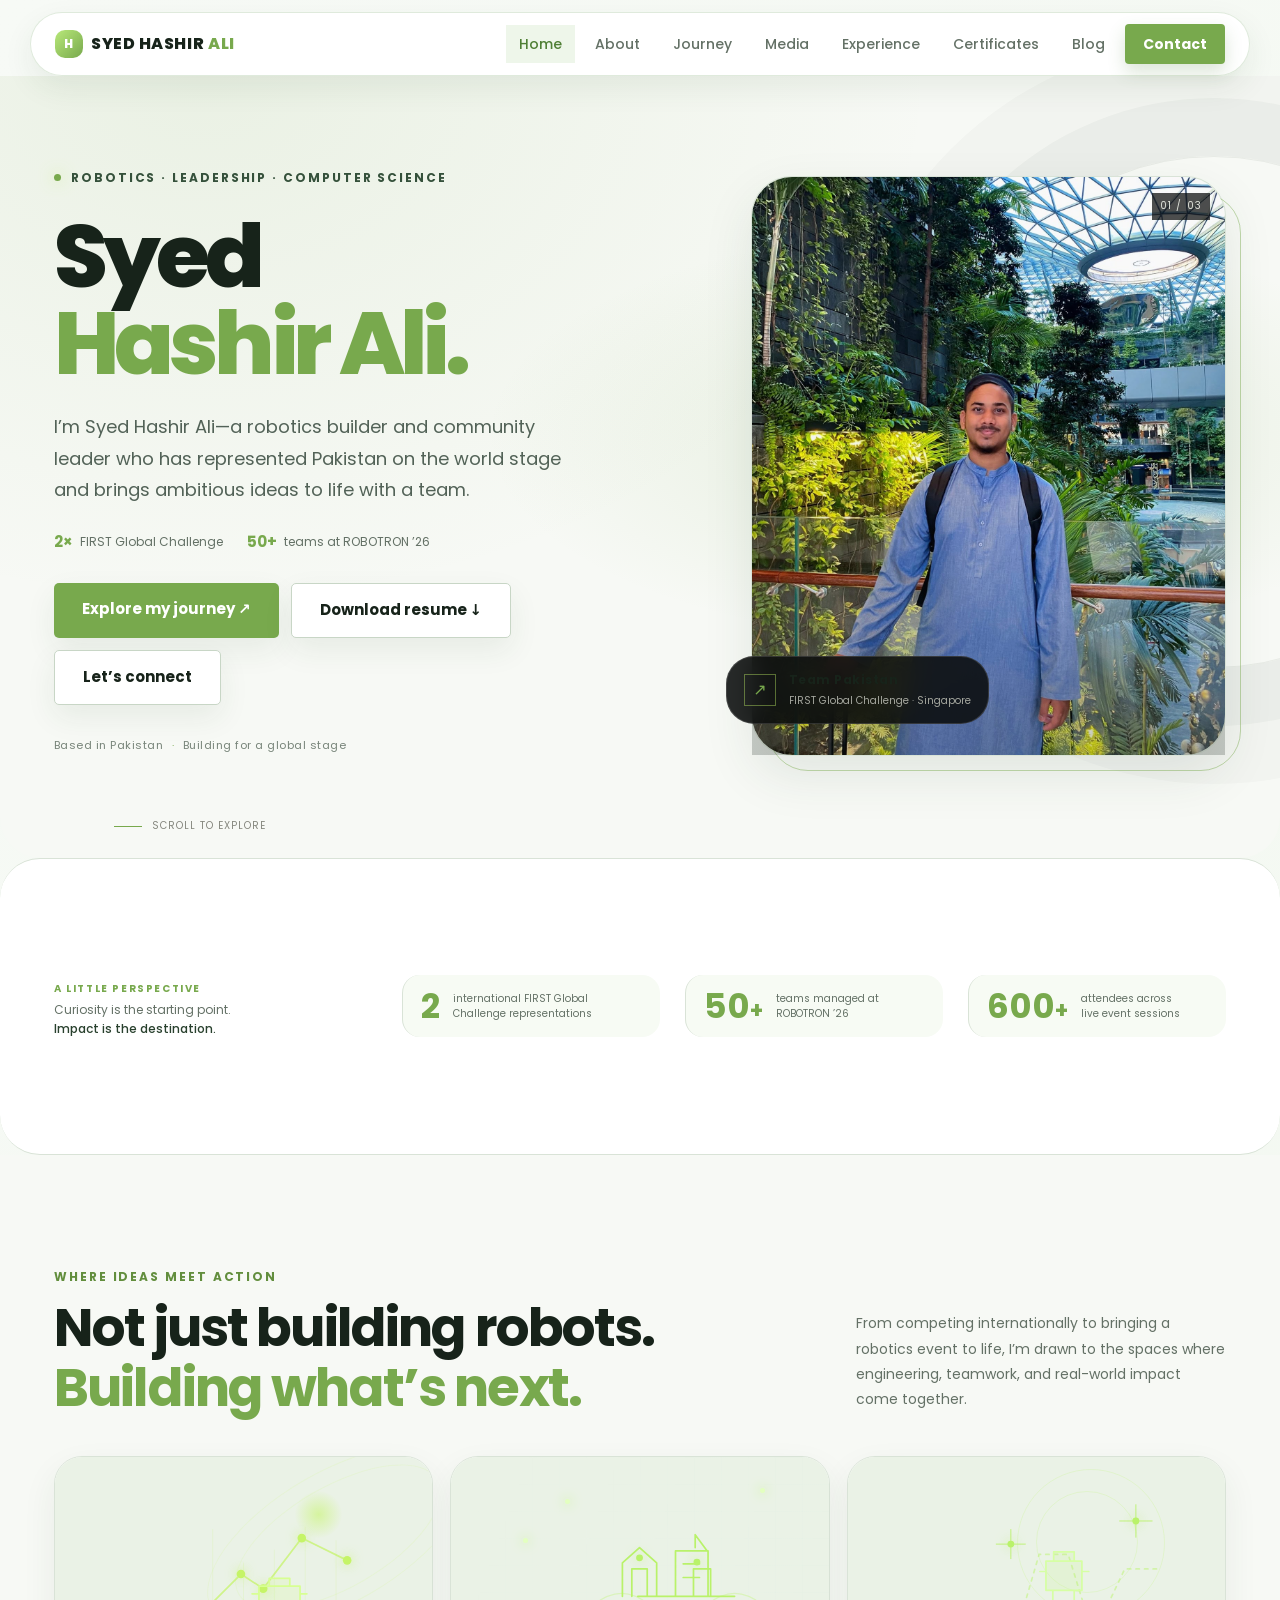
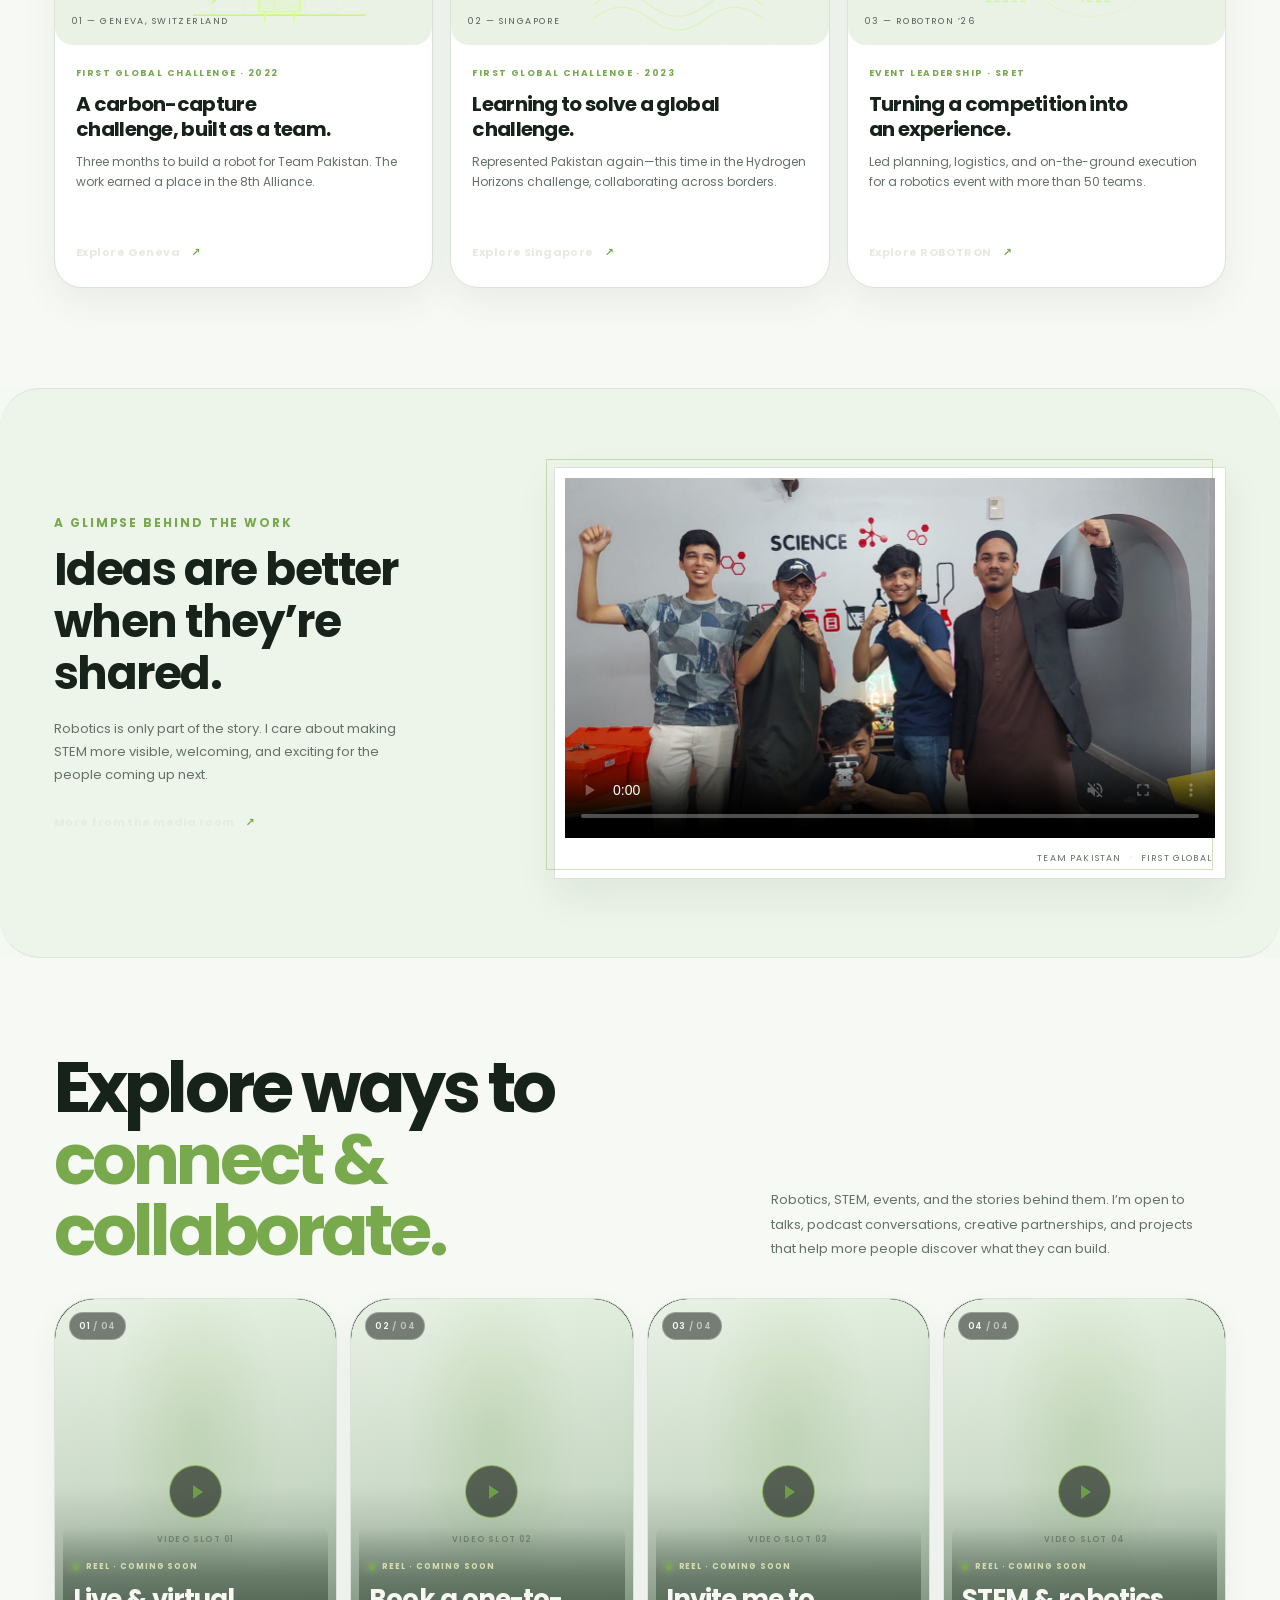
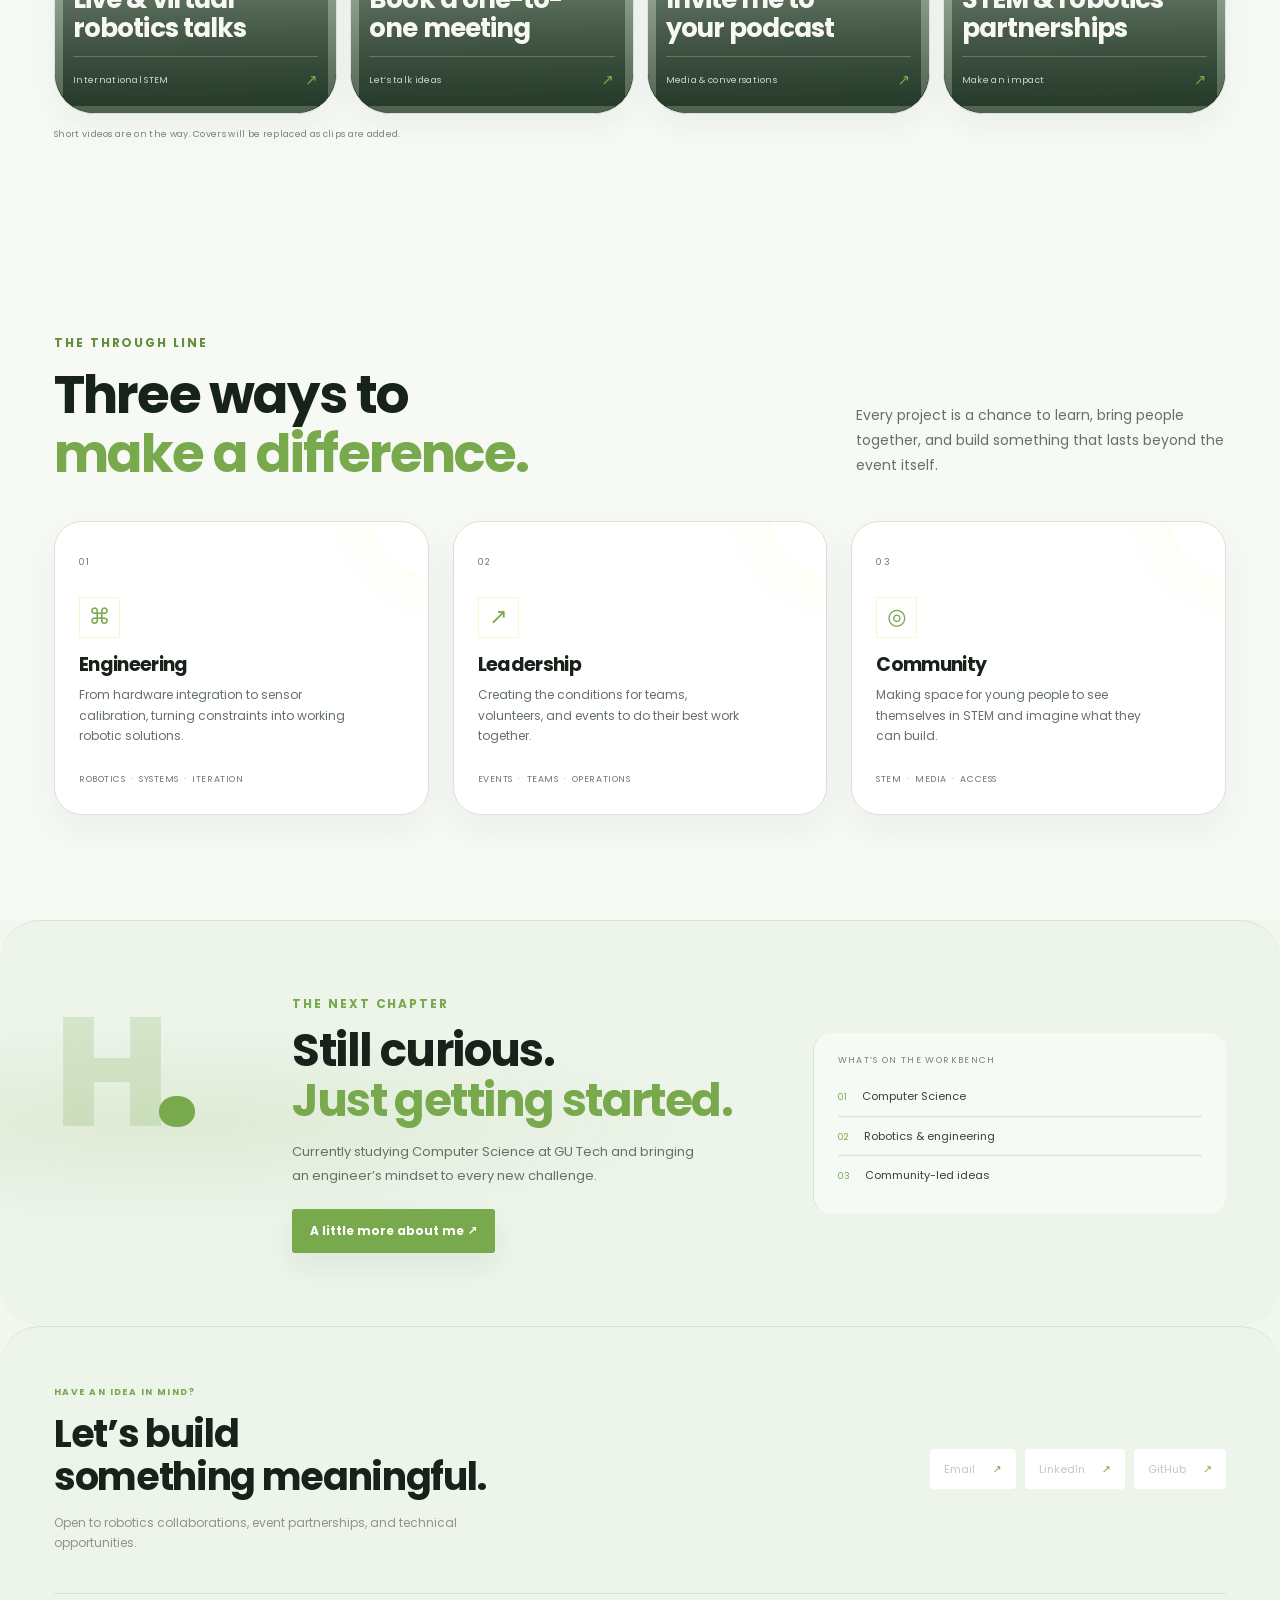
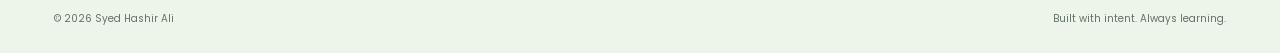
==== commit 8d69a869: "Add LaTeX resume generated from JSON with download buttons resume/resume.json holds the data, resume" ====
--- a/public/index.html
+++ b/public/index.html
@@ -43,6 +43,7 @@
         </div>
         <div class="btn-row">
           <a class="btn btn-primary" href="journey.html">Explore my journey <span aria-hidden="true">↗</span></a>
+          <a class="btn btn-outline" href="resume/Syed_Hashir_Ali_Resume.pdf" download>Download resume <span aria-hidden="true">↓</span></a>
           <a class="btn btn-outline" href="contact.html">Let’s connect</a>
         </div>
         <div class="home-hero__location">Based in Pakistan <span aria-hidden="true">·</span> Building for a global stage</div>
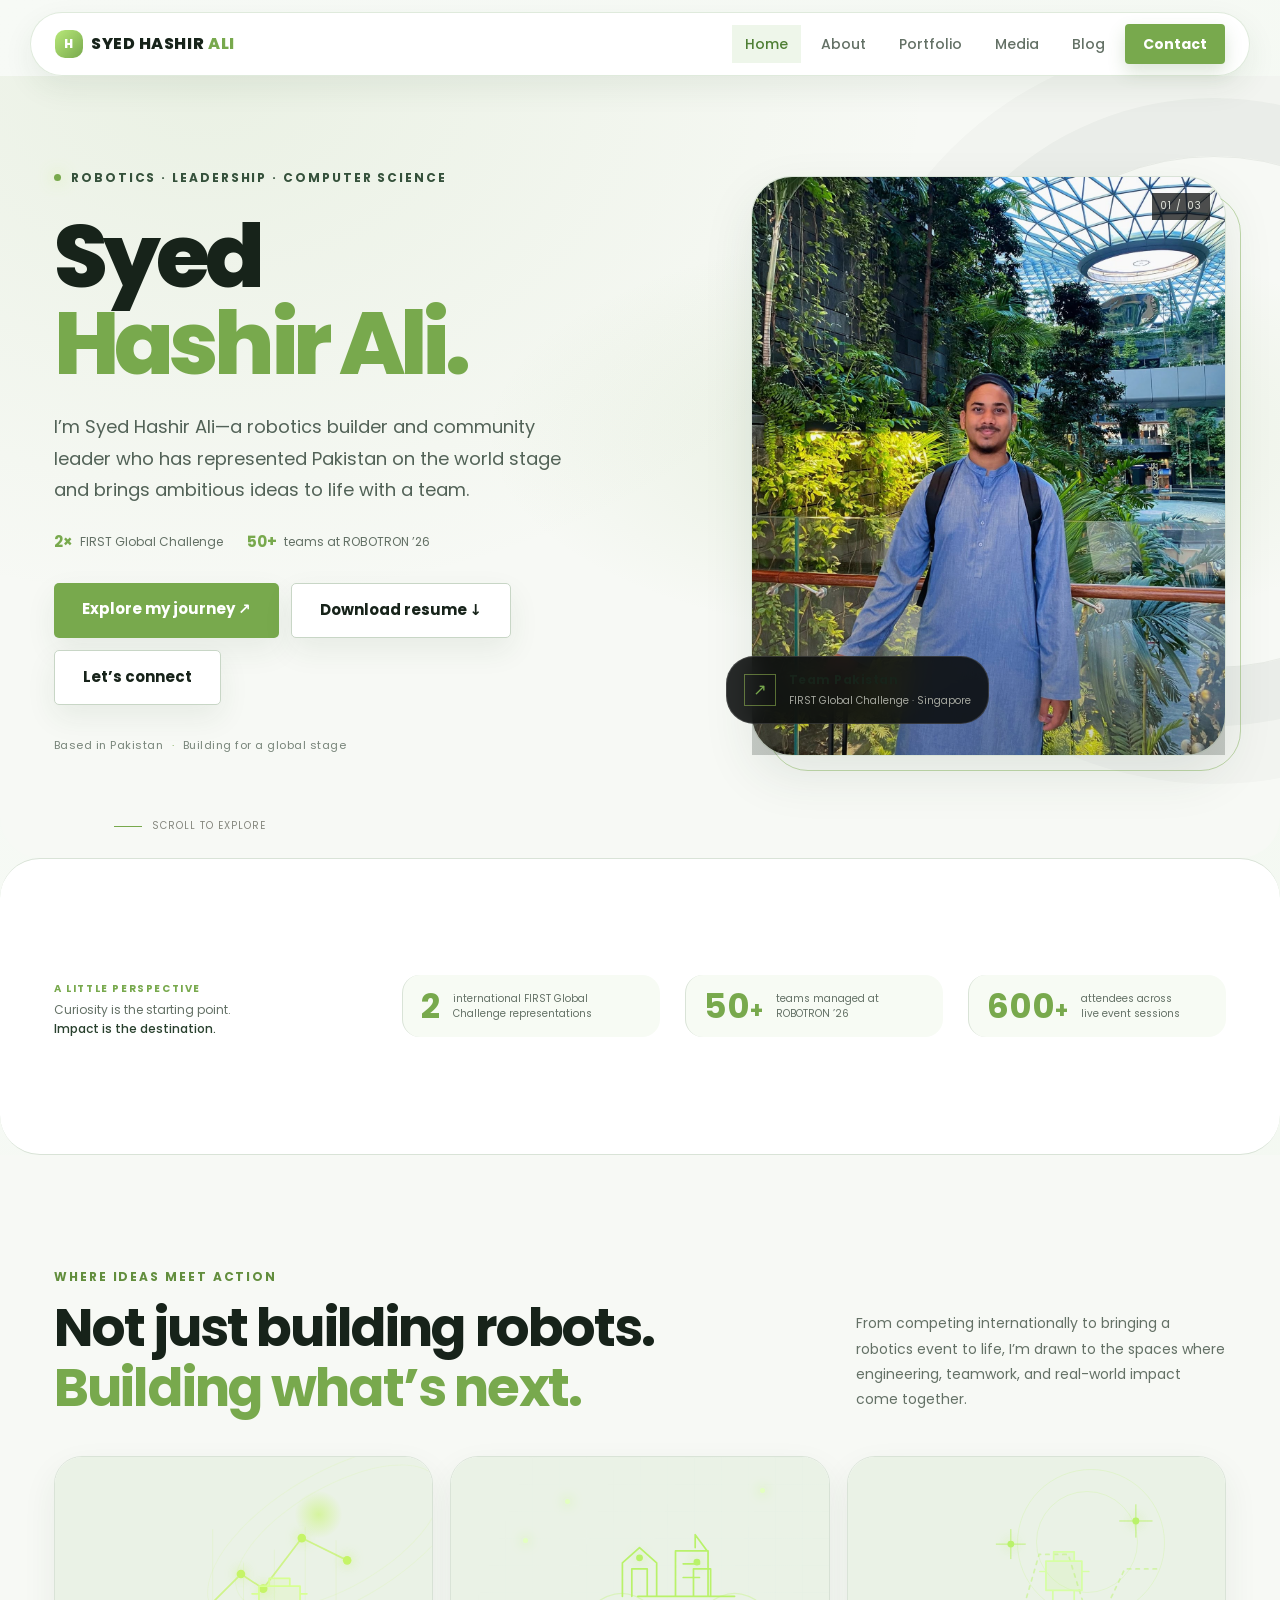
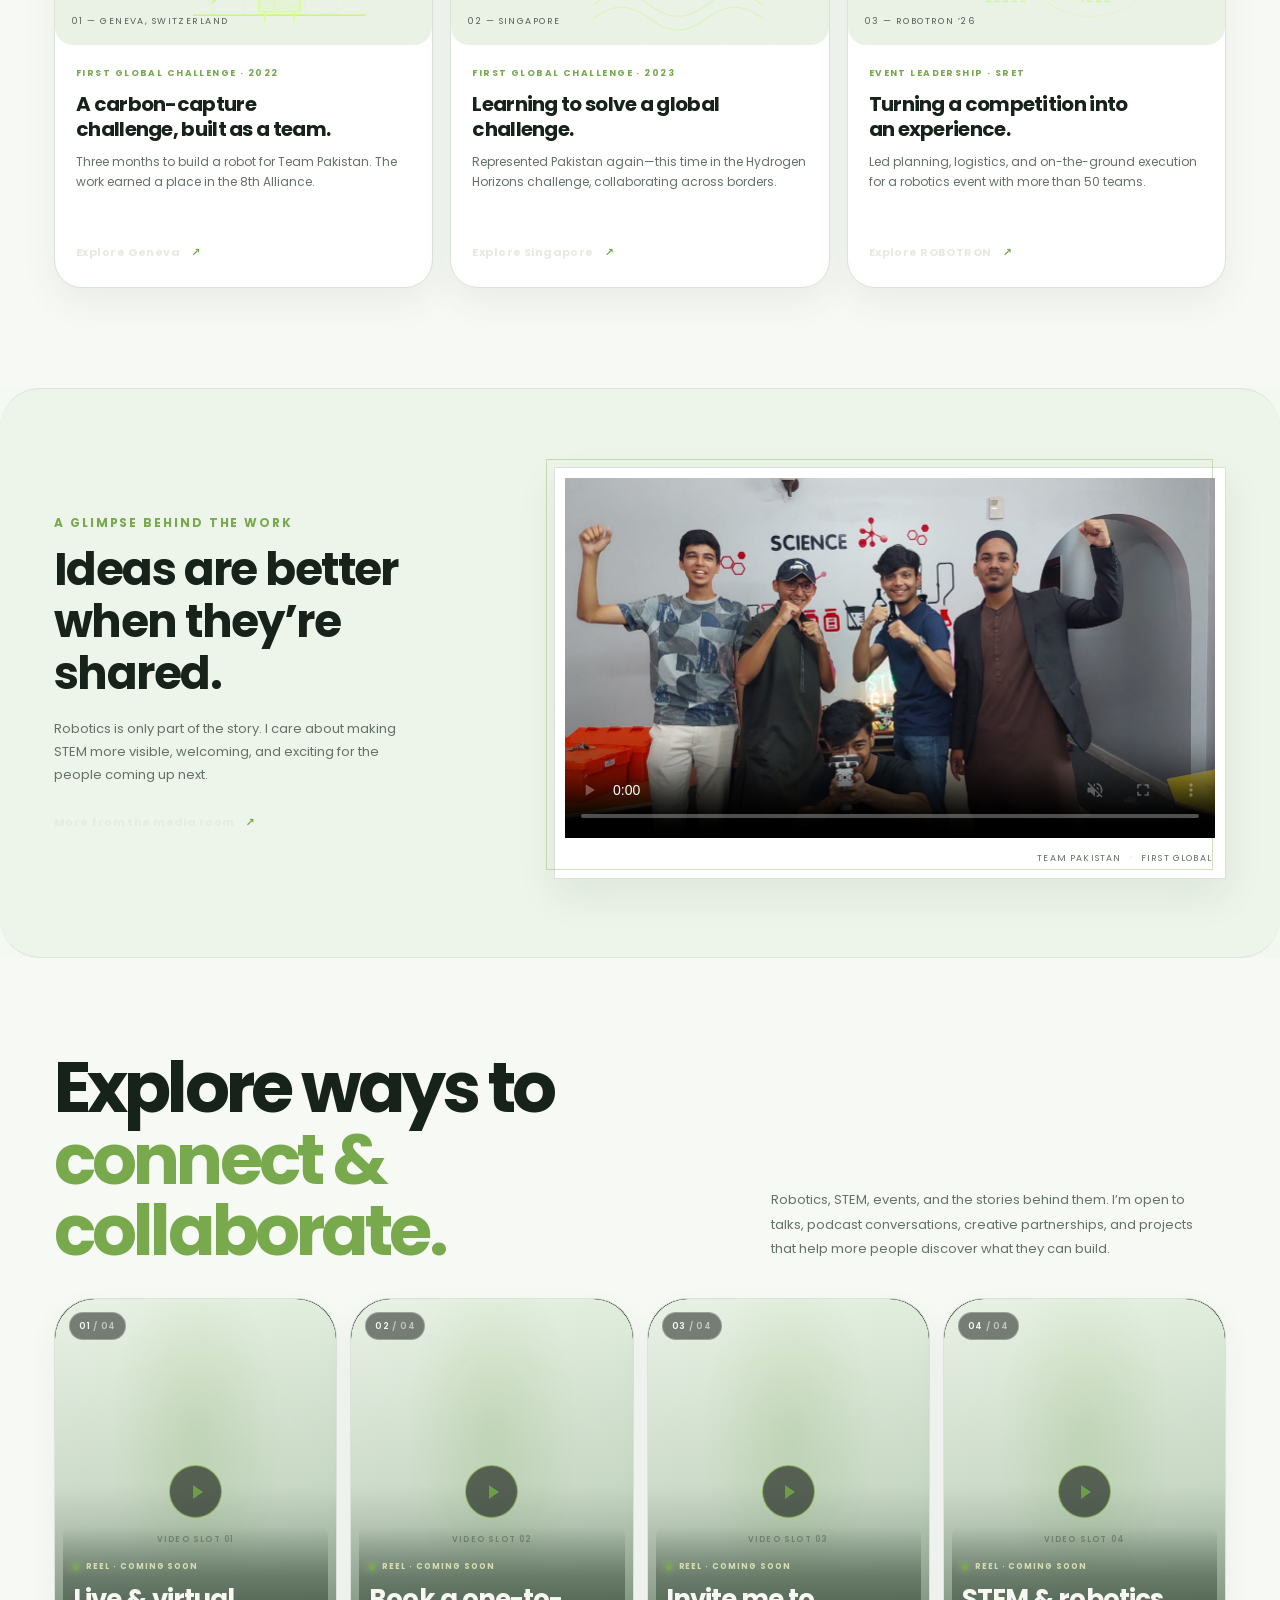
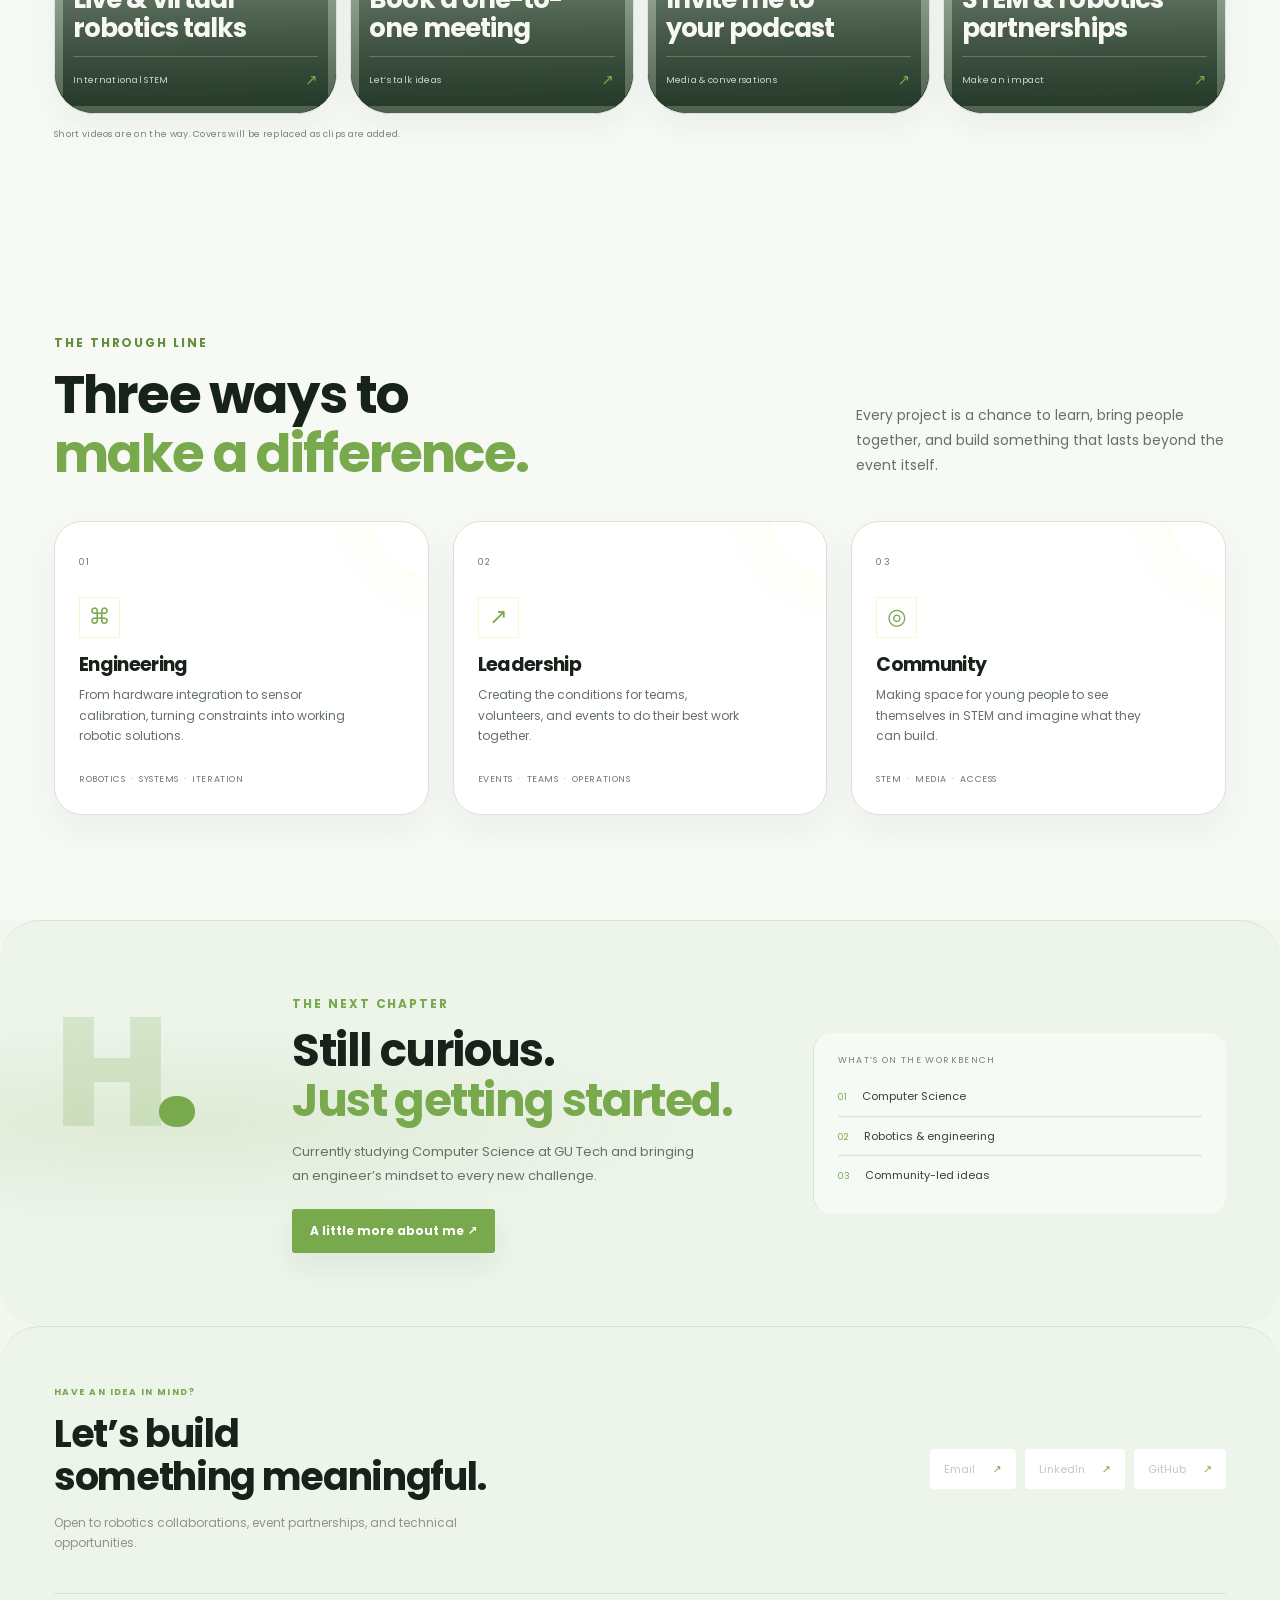
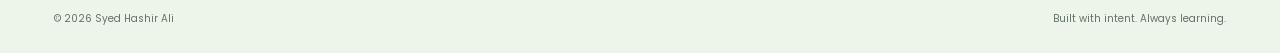
==== commit b7746972: "Add unified portfolio hub Co-authored-by: Copilot <223556219+Copilot@users.noreply.github.com>" ====
--- a/public/index.html
+++ b/public/index.html
@@ -20,10 +20,8 @@
     <ul class="nav-links">
       <li><a href="index.html" class="active" aria-current="page">Home</a></li>
       <li><a href="about.html">About</a></li>
-      <li><a href="journey.html">Journey</a></li>
+      <li><a href="portfolio.html">Portfolio</a></li>
       <li><a href="media.html">Media</a></li>
-      <li><a href="experience.html">Experience</a></li>
-      <li><a href="certifications.html">Certificates</a></li>
       <li><a href="blog.html">Blog</a></li>
       <li><a href="contact.html" class="cta">Contact</a></li>
     </ul>
